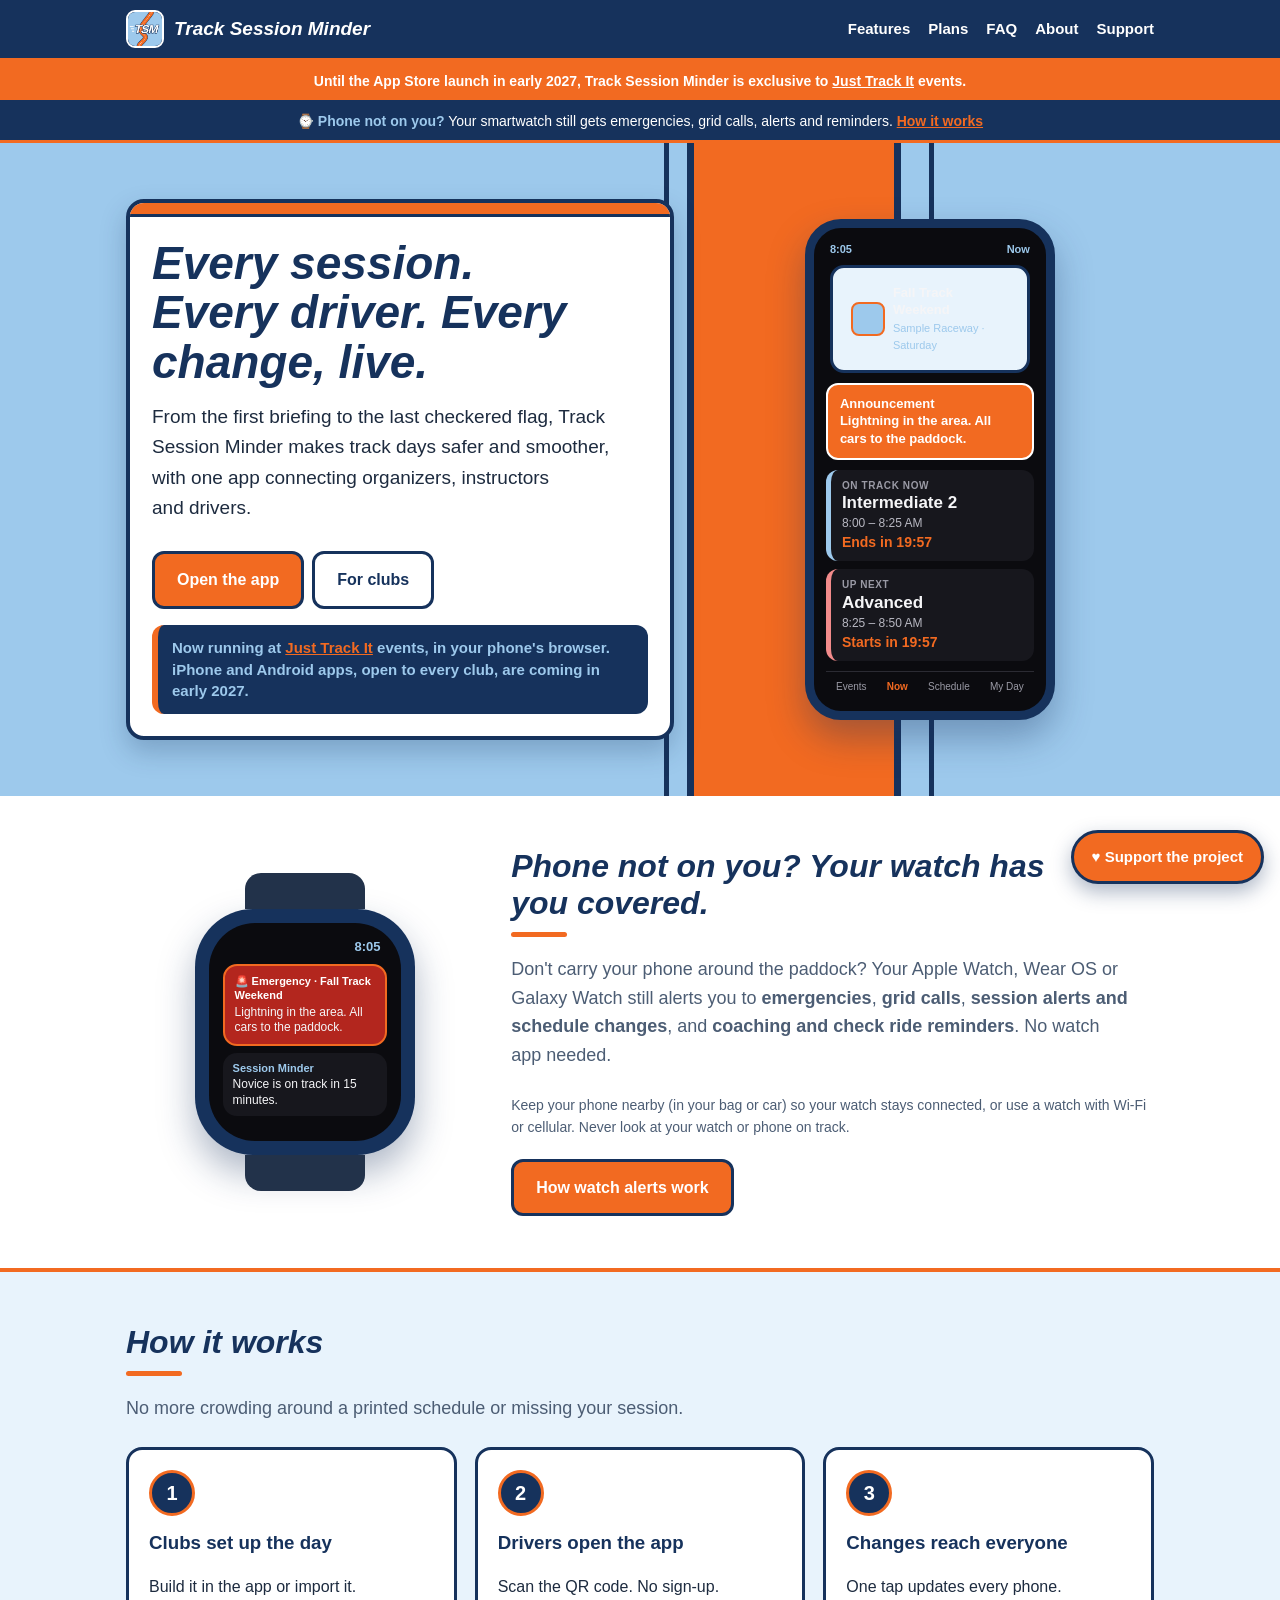
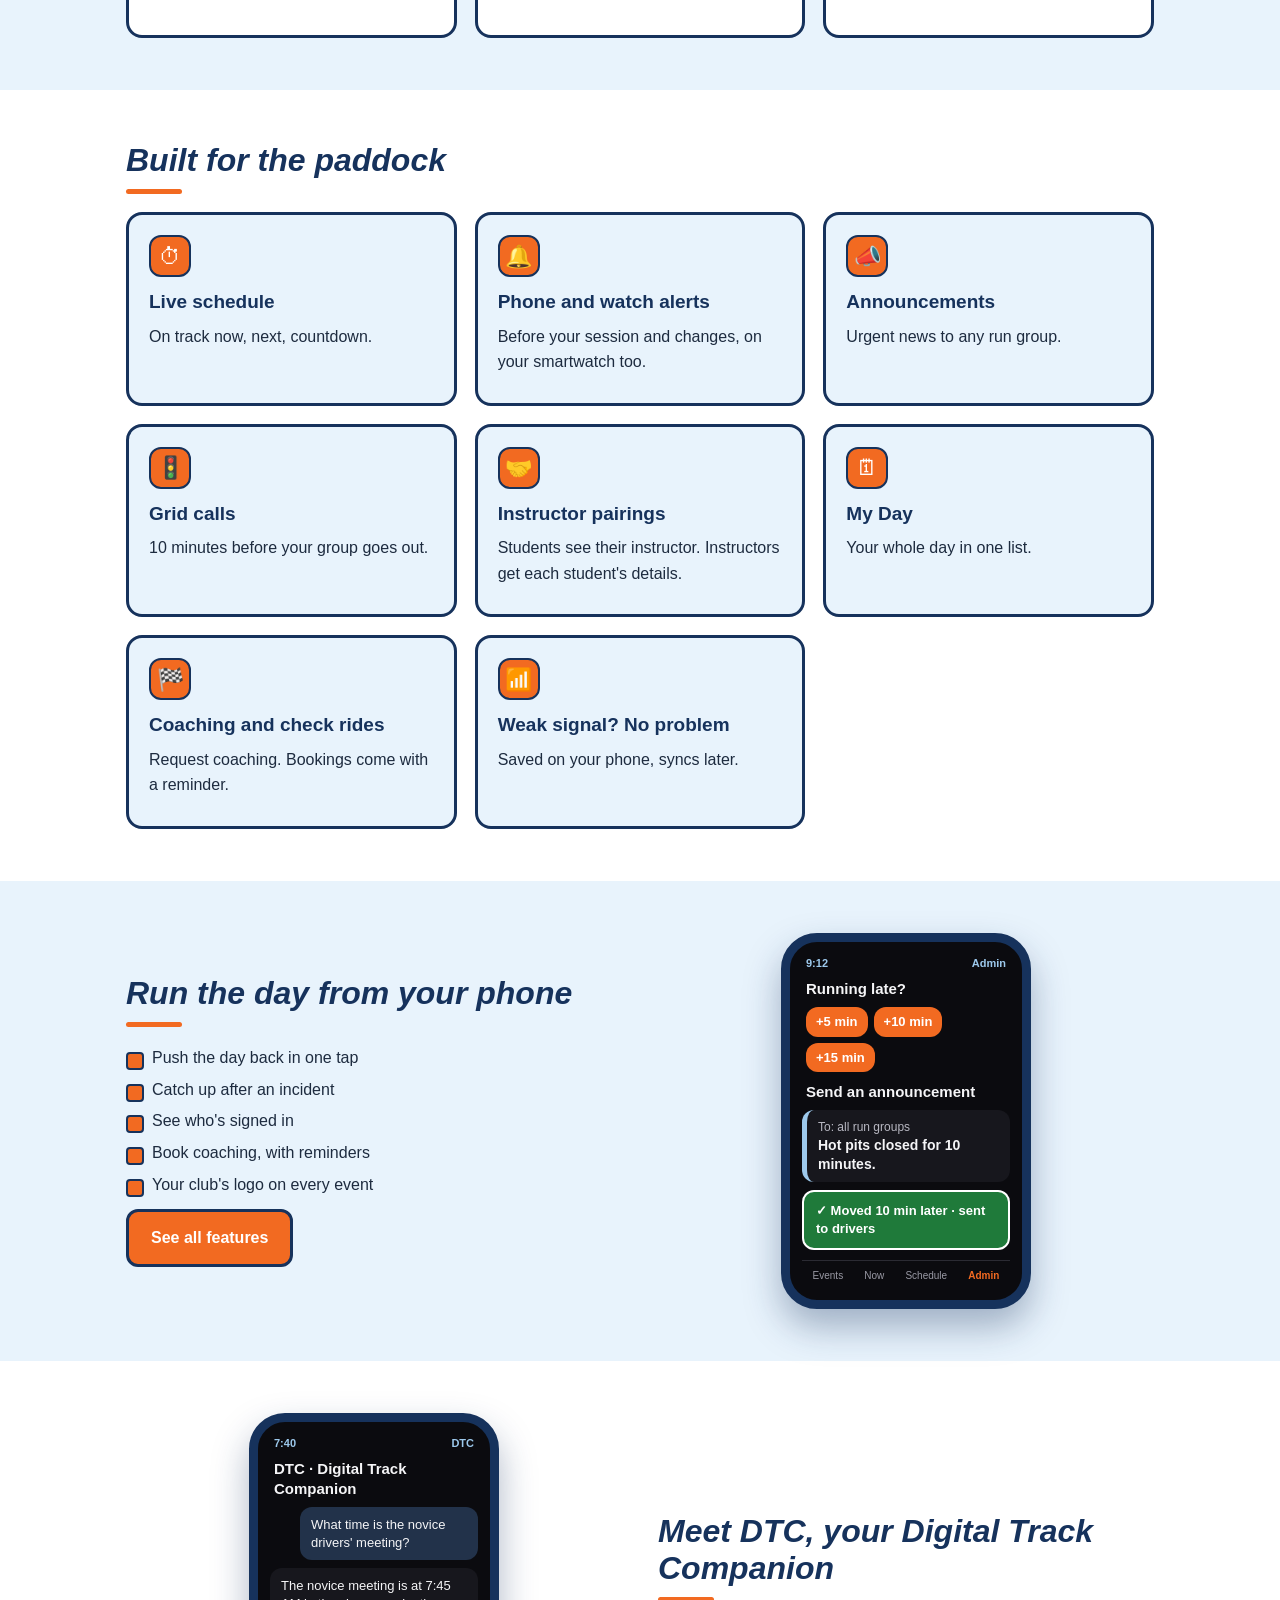
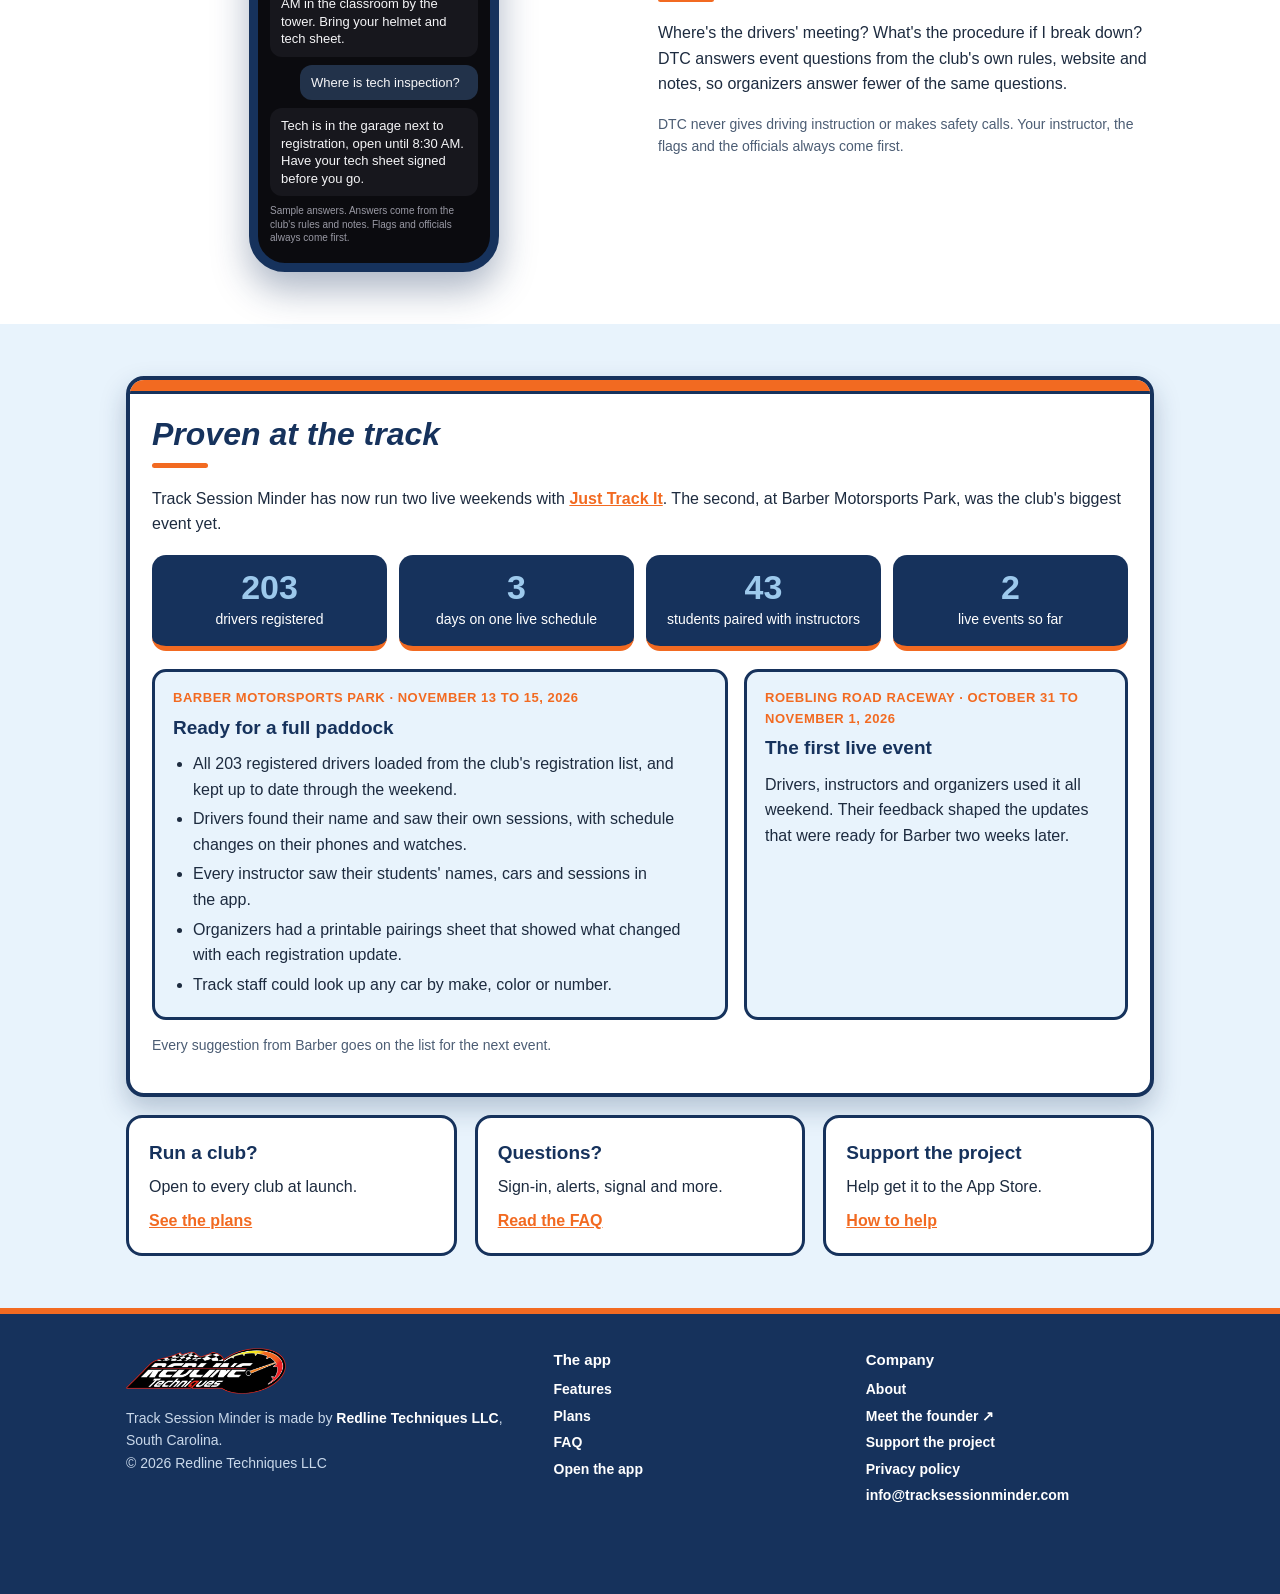
==== index.html @ bd9c25ca "Proven at the track: add Barber results (203 drivers, pairings, staff lookup) Co-Authored-By: Claude" ====
<!DOCTYPE html>
<html lang="en"><head><meta charset="utf-8"><meta name="viewport" content="width=device-width,initial-scale=1">
<title>Track Session Minder | Live Track Day &amp; HPDE Schedule App</title><meta name="description" content="The live schedule app for HPDE and track day events. Session alerts, grid calls, announcements and coaching, connecting organizers, instructors and drivers.">
<link rel="canonical" href="https://tracksessionminder.com/"><meta name="theme-color" content="#16325C">
<meta property="og:type" content="website"><meta property="og:site_name" content="Track Session Minder"><meta property="og:url" content="https://tracksessionminder.com/">
<meta property="og:title" content="Track Session Minder | Live Track Day &amp; HPDE Schedule App"><meta property="og:description" content="The live schedule app for HPDE and track day events. Session alerts, grid calls, announcements and coaching, connecting organizers, instructors and drivers.">
<meta property="og:image" content="https://tracksessionminder.com/img/og-image.png"><meta property="og:image:width" content="1200"><meta property="og:image:height" content="630"><meta property="og:image:alt" content="Track Session Minder, the live track day schedule app"><meta property="og:locale" content="en_US">
<meta name="twitter:card" content="summary_large_image"><meta name="twitter:title" content="Track Session Minder | Live Track Day &amp; HPDE Schedule App"><meta name="twitter:description" content="The live schedule app for HPDE and track day events. Session alerts, grid calls, announcements and coaching, connecting organizers, instructors and drivers."><meta name="twitter:image" content="https://tracksessionminder.com/img/og-image.png">
<link rel="icon" href="img/apple-touch-icon.png"><link rel="apple-touch-icon" href="img/apple-touch-icon.png">
<script type="application/ld+json">
{
 "@context": "https://schema.org",
 "@graph": [
  {
   "@type": "Organization",
   "@id": "https://tracksessionminder.com/#org",
   "name": "Redline Techniques LLC",
   "url": "https://redlinetechniques.com/",
   "email": "info@tracksessionminder.com",
   "founder": {
    "@type": "Person",
    "name": "Kevin Camire",
    "url": "https://redlinetechniques.com/"
   },
   "address": {
    "@type": "PostalAddress",
    "addressRegion": "SC",
    "addressCountry": "US"
   }
  },
  {
   "@type": "WebSite",
   "@id": "https://tracksessionminder.com/#site",
   "url": "https://tracksessionminder.com/",
   "name": "Track Session Minder",
   "publisher": {
    "@id": "https://tracksessionminder.com/#org"
   }
  },
  {
   "@type": "WebApplication",
   "@id": "https://tracksessionminder.com/#app",
   "name": "Track Session Minder",
   "url": "https://tracksessionminder.com/",
   "applicationCategory": "SportsApplication",
   "operatingSystem": "Any (web browser); iOS and Android coming early 2027",
   "browserRequirements": "Requires a modern web browser",
   "description": "The live schedule app for HPDE and track day events. Session alerts, grid calls, announcements and coaching, connecting organizers, instructors and drivers.",
   "image": "https://tracksessionminder.com/img/tsm-logo.png",
   "publisher": {
    "@id": "https://tracksessionminder.com/#org"
   },
   "featureList": [
    "Live track day schedule",
    "Phone and smartwatch session alerts",
    "Grid calls",
    "Announcements to run groups",
    "Instructor pairings",
    "Coaching and check ride bookings",
    "Offline schedule with sync"
   ]
  },
  {
   "@type": "WebPage",
   "@id": "https://tracksessionminder.com/#page",
   "url": "https://tracksessionminder.com/",
   "name": "Track Session Minder | Live Track Day & HPDE Schedule App",
   "isPartOf": {
    "@id": "https://tracksessionminder.com/#site"
   }
  }
 ]
}
</script>
<link rel="stylesheet" href="style.css"></head><body>
<header class="top"><div class="wrap"><a class="brand" href="./"><img src="img/tsm-logo.png" alt="" width="38" height="38">Track Session Minder</a><nav><a href="features.html">Features</a><a href="plans.html">Plans</a><a href="faq.html">FAQ</a><a href="about.html">About</a><a href="support.html">Support</a></nav></div></header>
<div class="excl"><div class="wrap">Until the App Store launch in early 2027, Track Session Minder is exclusive to <a href="https://justtrackit.net">Just Track It</a> events.</div></div>
<div class="watchbar"><div class="wrap">⌚ <b>Phone not on you?</b> Your smartwatch still gets emergencies, grid calls, alerts and reminders. <a href="features.html#watch">How it works</a></div></div>

<div class="livery"><div class="wrap hero">
<div class="panel"><div class="in">
<h1>Every session. Every driver. Every change, live.</h1>
<p class="sub">From the first briefing to the last checkered flag, Track Session Minder makes track days safer and smoother, with one app connecting organizers, instructors and drivers.</p>
<a class="btn" href="https://kpctoy-png.github.io/Track-Session-Minder-App/">Open the app</a><a class="btn alt" href="plans.html">For clubs</a>
<p class="excl-note">Now running at <a href="https://justtrackit.net">Just Track It</a> events, in your phone's browser. iPhone and Android apps, open to every club, are coming in early 2027.</p>
</div></div>
<div class="phones"><div class="phone"><div class="bar"><span>8:05</span><span>Now</span></div>
<div class="ev"><div class="logo"></div><div><b>Fall Track Weekend</b><small>Sample Raceway · Saturday</small></div></div>
<div class="alert"><b>Announcement</b>Lightning in the area. All cars to the paddock.</div>
<div class="mc g4"><div class="k">ON TRACK NOW</div><div class="n">Intermediate 2</div><div class="t">8:00 – 8:25 AM</div><div class="c">Ends in 19:57</div></div>
<div class="mc g3"><div class="k">UP NEXT</div><div class="n">Advanced</div><div class="t">8:25 – 8:50 AM</div><div class="c">Starts in 19:57</div></div>
<div class="tabs"><span>Events</span><span class="on">Now</span><span>Schedule</span><span>My Day</span></div></div></div>
</div></div>

<section class="watchcall"><div class="wrap split wide rev">
<div class="phones"><div class="watch"><div class="face">
<div class="wt">8:05</div>
<div class="wn emg"><b>🚨 Emergency · Fall Track Weekend</b>Lightning in the area. All cars to the paddock.</div>
<div class="wn"><b>Session Minder</b>Novice is on track in 15 minutes.</div>
</div></div></div>
<div><h2 class="title">Phone not on you? Your watch has you covered.</h2><div class="rule"></div>
<p class="lead">Don't carry your phone around the paddock? Your Apple Watch, Wear OS or Galaxy Watch still alerts you to <b>emergencies</b>, <b>grid calls</b>, <b>session alerts and schedule changes</b>, and <b>coaching and check ride reminders</b>. No watch app needed.</p>
<p class="note">Keep your phone nearby (in your bag or car) so your watch stays connected, or use a watch with Wi-Fi or cellular. Never look at your watch or phone on track.</p>
<a class="btn" href="features.html#watch">How watch alerts work</a></div>
</div></section>

<section><div class="wrap">
<h2 class="title">How it works</h2><div class="rule"></div>
<p class="lead">No more crowding around a printed schedule or missing your session.</p>
<div class="steps">
<div class="step"><h3>Clubs set up the day</h3><p>Build it in the app or import it.</p></div>
<div class="step"><h3>Drivers open the app</h3><p>Scan the QR code. No sign-up.</p></div>
<div class="step"><h3>Changes reach everyone</h3><p>One tap updates every phone.</p></div>
</div></div></section>

<section class="alt"><div class="wrap">
<h2 class="title">Built for the paddock</h2><div class="rule"></div>
<div class="grid">
<div class="card"><div class="ico">⏱</div><h3>Live schedule</h3><p>On track now, next, countdown.</p></div>
<div class="card"><div class="ico">🔔</div><h3>Phone and watch alerts</h3><p>Before your session and changes, on your smartwatch too.</p></div>
<div class="card"><div class="ico">📣</div><h3>Announcements</h3><p>Urgent news to any run group.</p></div>
<div class="card"><div class="ico">🚦</div><h3>Grid calls</h3><p>10 minutes before your group goes out.</p></div>
<div class="card"><div class="ico">🤝</div><h3>Instructor pairings</h3><p>Students see their instructor. Instructors get each student's details.</p></div>
<div class="card"><div class="ico">🗓</div><h3>My Day</h3><p>Your whole day in one list.</p></div>
<div class="card"><div class="ico">🏁</div><h3>Coaching and check rides</h3><p>Request coaching. Bookings come with a reminder.</p></div>
<div class="card"><div class="ico">📶</div><h3>Weak signal? No problem</h3><p>Saved on your phone, syncs later.</p></div>
</div></div></section>

<section><div class="wrap split">
<div><h2 class="title">Run the day from your phone</h2><div class="rule"></div>
<ul class="ticks">
<li>Push the day back in one tap</li>
<li>Catch up after an incident</li>
<li>See who's signed in</li>
<li>Book coaching, with reminders</li>
<li>Your club's logo on every event</li>
</ul>
<a class="btn" href="features.html">See all features</a></div>
<div class="phones"><div class="phone"><div class="bar"><span>9:12</span><span>Admin</span></div>
<div class="tt">Running late?</div>
<div style="display:flex;flex-wrap:wrap;gap:6px;margin:0 4px 10px">
<span class="mc" style="border:0;background:#F26A21;color:#fff;font-weight:800;margin:0;padding:6px 10px">+5 min</span><span class="mc" style="border:0;background:#F26A21;color:#fff;font-weight:800;margin:0;padding:6px 10px">+10 min</span><span class="mc" style="border:0;background:#F26A21;color:#fff;font-weight:800;margin:0;padding:6px 10px">+15 min</span></div>
<div class="tt">Send an announcement</div>
<div class="mc"><div class="t">To: all run groups</div><div class="n" style="font-size:14px">Hot pits closed for 10 minutes.</div></div>
<div class="alert" style="background:#1F7A3A">✓ Moved 10 min later · sent to drivers</div>
<div class="tabs"><span>Events</span><span>Now</span><span>Schedule</span><span class="on">Admin</span></div></div></div>
</div></section>

<section class="alt"><div class="wrap split">
<div class="phones"><div class="phone"><div class="bar"><span>7:40</span><span>DTC</span></div>
<div class="tt">DTC · Digital Track Companion</div>
<div class="chat me">What time is the novice drivers' meeting?</div>
<div class="chat">The novice meeting is at 7:45 AM in the classroom by the tower. Bring your helmet and tech sheet.</div>
<div class="chat me">Where is tech inspection?</div>
<div class="chat">Tech is in the garage next to registration, open until 8:30 AM. Have your tech sheet signed before you go.</div>
<div class="note" style="color:#9A9AA5;font-size:10px;margin-top:6px">Sample answers. Answers come from the club's rules and notes. Flags and officials always come first.</div></div></div>
<div><h2 class="title">Meet DTC, your Digital Track Companion</h2><div class="rule"></div>
<p>Where's the drivers' meeting? What's the procedure if I break down? DTC answers event questions from the club's own rules, website and notes, so organizers answer fewer of the same questions.</p>
<p class="note">DTC never gives driving instruction or makes safety calls. Your instructor, the flags and the officials always come first.</p></div>
</div></section>

<section><div class="wrap">
<div class="panel"><div class="in">
<h2 class="title">Proven at the track</h2><div class="rule"></div>
<p>Track Session Minder has now run two live weekends with <a href="https://justtrackit.net">Just Track It</a>. The second, at Barber Motorsports Park, was the club's biggest event yet.</p>
<div class="stats">
<div class="stat"><b>203</b><span>drivers registered</span></div>
<div class="stat"><b>3</b><span>days on one live schedule</span></div>
<div class="stat"><b>43</b><span>students paired with instructors</span></div>
<div class="stat"><b>2</b><span>live events so far</span></div>
</div>
<div class="events">
<div class="ev"><div class="when">Barber Motorsports Park · November 13 to 15, 2026</div>
<h3>Ready for a full paddock</h3>
<ul class="did">
<li>All 203 registered drivers loaded from the club's registration list, and kept up to date through the weekend.</li>
<li>Drivers found their name and saw their own sessions, with schedule changes on their phones and watches.</li>
<li>Every instructor saw their students' names, cars and sessions in the app.</li>
<li>Organizers had a printable pairings sheet that showed what changed with each registration update.</li>
<li>Track staff could look up any car by make, color or number.</li>
</ul></div>
<div class="ev"><div class="when">Roebling Road Raceway · October 31 to November 1, 2026</div>
<h3>The first live event</h3>
<p>Drivers, instructors and organizers used it all weekend. Their feedback shaped the updates that were ready for Barber two weeks later.</p></div>
</div>
<p class="note">Every suggestion from Barber goes on the list for the next event.</p>
</div></div>
<div class="grid" style="margin-top:18px">
<div class="card"><h3>Run a club?</h3><p>Open to every club at launch.</p><a href="plans.html">See the plans</a></div>
<div class="card"><h3>Questions?</h3><p>Sign-in, alerts, signal and more.</p><a href="faq.html">Read the FAQ</a></div>
<div class="card"><h3>Support the project</h3><p>Help get it to the App Store.</p><a href="support.html">How to help</a></div>
</div></div></section>

<footer><div class="wrap">
<div><a href="https://redlinetechniques.com/" aria-label="Redline Techniques website" style="display:inline-block;margin:0"><img src="img/redline-techniques-logo.png" alt="Redline Techniques" width="300" height="86" loading="lazy" decoding="async"></a><div>Track Session Minder is made by <a href="https://redlinetechniques.com/" style="display:inline;margin:0">Redline Techniques LLC</a>, South Carolina.</div><div>© 2026 Redline Techniques LLC</div></div>
<div><h4>The app</h4><a href="features.html">Features</a><a href="plans.html">Plans</a><a href="faq.html">FAQ</a><a href="https://kpctoy-png.github.io/Track-Session-Minder-App/">Open the app</a></div>
<div><h4>Company</h4><a href="about.html">About</a><a href="https://redlinetechniques.com/">Meet the founder ↗</a><a href="support.html">Support the project</a><a href="privacy.html">Privacy policy</a><a href="mailto:info@tracksessionminder.com">info@tracksessionminder.com</a></div>
</div></footer>
<a class="float-support" href="https://ko-fi.com/tracksessionminder" target="_blank" rel="noopener">♥ Support the project</a>
</body></html>
---- style.css ----
:root{--blue:#9DC9EC;--blue-soft:#E8F3FC;--orange:#F26A21;--navy:#16325C;--ink:#1D2B3F;--muted:#4C5D74;--white:#fff;--app:#0B0B0F;--appcard:#17171D}
*{box-sizing:border-box}
html{scroll-behavior:smooth}
body{margin:0;background:var(--blue-soft);color:var(--ink);font:16px/1.6 -apple-system,BlinkMacSystemFont,"Segoe UI",Roboto,sans-serif}
a{color:var(--orange);font-weight:600}
img{max-width:100%;height:auto}
.wrap{max-width:1060px;margin:0 auto;padding:0 16px}
/* header */
.top{background:var(--navy);position:sticky;top:0;z-index:10;border-bottom:4px solid var(--orange)}
.top .wrap{display:flex;align-items:center;justify-content:space-between;gap:12px;flex-wrap:wrap;padding-top:10px;padding-bottom:10px}
.brand{display:flex;align-items:center;gap:10px;color:#fff;text-decoration:none;font-weight:900;font-style:italic;font-size:19px}
.brand img{height:38px;width:38px;border-radius:9px;border:2px solid #fff}
nav{display:flex;flex-wrap:wrap;gap:4px 18px}
nav a{color:#fff;text-decoration:none;font-weight:700;font-size:15px}
nav a.on,nav a:hover{color:var(--orange)}
/* livery band: blue with navy-edged orange stripe */
.livery{position:relative;background:var(--blue);overflow:hidden}
.livery::before,.livery::after{content:"";position:absolute;top:0;bottom:0;left:62%;pointer-events:none}
.livery::before{width:200px;margin-left:-100px;background:var(--orange);box-shadow:0 0 0 7px var(--navy)}
.livery::after{width:260px;margin-left:-130px;border-left:5px solid var(--navy);border-right:5px solid var(--navy)}
.livery>.wrap{position:relative;z-index:1}
.hero{display:grid;grid-template-columns:1.1fr .9fr;gap:32px;align-items:center;padding:56px 16px}
.hero h1{font-size:46px;line-height:1.08;margin:0 0 14px;color:var(--navy);font-weight:900;font-style:italic}
.hero p.sub{font-size:19px;color:var(--ink);margin:0 0 22px;max-width:520px}
.panel{background:#fff;border:4px solid var(--navy);border-radius:18px;overflow:hidden;box-shadow:0 12px 26px rgba(22,50,92,.25)}
.panel::before{content:"";display:block;height:11px;background:var(--orange);border-bottom:3px solid var(--navy)}
.panel>.in{padding:22px}
.btn{display:inline-block;background:var(--orange);color:#fff;font-weight:800;text-decoration:none;padding:13px 22px;border-radius:12px;border:3px solid var(--navy);margin:6px 8px 0 0}
.btn.alt{background:#fff;color:var(--navy)}
.note{font-size:14px;color:var(--muted)}
/* sections */
section{padding:52px 0}
section.alt{background:#fff}
h2.title{font-size:32px;line-height:1.15;color:var(--navy);font-weight:900;font-style:italic;margin:0 0 6px}
.rule{width:56px;height:5px;border-radius:3px;background:var(--orange);margin:10px 0 18px}
p.lead{font-size:18px;color:var(--muted);max-width:700px;margin:0 0 24px}
.grid{display:grid;grid-template-columns:repeat(auto-fit,minmax(260px,1fr));gap:18px}
.card{background:#fff;border:3px solid var(--navy);border-radius:16px;padding:20px;overflow:hidden;position:relative}
section.alt .card{background:var(--blue-soft)}
.card h3{margin:0 0 6px;color:var(--navy);font-size:19px}
.card p{margin:0 0 8px}
.card .ico{display:inline-flex;align-items:center;justify-content:center;width:42px;height:42px;border-radius:12px;background:var(--orange);color:#fff;font-size:22px;margin-bottom:10px;border:2px solid var(--navy)}
ul.ticks{list-style:none;padding:0;margin:0}
ul.ticks li{padding-left:26px;position:relative;margin:6px 0}
ul.ticks li::before{content:"";position:absolute;left:0;top:7px;width:14px;height:14px;border-radius:4px;background:var(--orange);border:2px solid var(--navy)}
.steps{counter-reset:s;display:grid;grid-template-columns:repeat(auto-fit,minmax(240px,1fr));gap:18px}
.step{background:#fff;border:3px solid var(--navy);border-radius:16px;padding:20px 20px 20px 74px;position:relative}
.step::before{counter-increment:s;content:counter(s);position:absolute;left:18px;top:18px;width:40px;height:40px;border-radius:50%;background:var(--navy);color:#fff;font-weight:900;font-size:20px;display:flex;align-items:center;justify-content:center;border:3px solid var(--orange)}
.step h3{margin:0 0 4px;color:var(--navy)}
.split{display:grid;grid-template-columns:1fr 1fr;gap:36px;align-items:center}
/* phone mockups (the app itself is dark) */
.phones{display:flex;justify-content:center;gap:16px;flex-wrap:wrap}
.phone{width:250px;background:var(--app);border:9px solid var(--navy);border-radius:36px;padding:14px 12px 18px;color:#F5F5F7;box-shadow:0 18px 36px rgba(22,50,92,.35);font-size:13px;line-height:1.35}
.phone.tilt{transform:rotate(3deg)}
.phone .bar{display:flex;justify-content:space-between;font-weight:700;color:#9DC9EC;font-size:11px;margin:0 4px 8px}
.phone .tt{font-size:15px;font-weight:800;margin:0 4px 8px}
.phone .ev{display:flex;gap:8px;align-items:center;margin:0 4px 10px}
.phone .ev .logo{width:34px;height:34px;border-radius:8px;background:#9DC9EC;border:2px solid #F26A21;flex:none}
.phone .ev b{display:block;font-size:13px}
.phone .ev small{color:#9DC9EC;font-size:11px}
.phone .clock{font-size:30px;font-weight:900;margin:2px 4px 8px}
.mc{background:var(--appcard);border-radius:12px;padding:9px 11px;margin-bottom:8px;border-left:5px solid #9DC9EC}
.mc .k{font-size:10px;letter-spacing:.06em;color:#9A9AA5;font-weight:700}
.mc .n{font-size:17px;font-weight:800}
.mc .t{color:#B8B8C2;font-size:12px}
.mc .c{color:#F26A21;font-weight:800;font-size:14px;margin-top:2px}
.mc.now{outline:2px solid #F26A21}
.mc.g1{border-left-color:#7FD38B}.mc.g2{border-left-color:#F2D16B}.mc.g3{border-left-color:#F28B8B}.mc.g4{border-left-color:#9DC9EC}
.mc.dim{opacity:.45}
.alert{background:#F26A21;color:#fff;border-radius:12px;padding:10px 12px;margin-bottom:10px;font-weight:600;border:2px solid #fff}
.alert b{display:block;font-size:13px}
.tabs{display:flex;justify-content:space-around;border-top:1px solid #2B2B33;margin-top:10px;padding-top:8px;font-size:10px;color:#9A9AA5}
.tabs .on{color:#F26A21;font-weight:800}
.chat{background:var(--appcard);border-radius:12px;padding:9px 11px;margin-bottom:8px}
.chat.me{background:#22324A;margin-left:30px}
/* tables + faq */
table{width:100%;border-collapse:separate;border-spacing:0;background:#fff;border:3px solid var(--navy);border-radius:16px;overflow:hidden;font-size:15px}
th,td{padding:10px 12px;text-align:center;border-bottom:1px solid #D6E4F1}
th{background:var(--navy);color:#fff}
td:first-child,th:first-child{text-align:left}
tr:last-child td{border-bottom:0}
td.y{color:var(--orange);font-weight:900}
td.n{color:#A9B6C6}
.tablewrap{overflow-x:auto}
details{background:#fff;border:3px solid var(--navy);border-radius:14px;margin-bottom:12px;padding:0 18px}
summary{cursor:pointer;font-weight:800;color:var(--navy);padding:14px 0;list-style:none}
summary::after{content:"+";float:right;color:var(--orange);font-weight:900}
details[open] summary::after{content:"–"}
details p{margin:0 0 14px}
.pagehead{padding:44px 16px 36px}
.pagehead h1{font-size:40px;line-height:1.1;margin:0 0 10px;color:var(--navy);font-weight:900;font-style:italic}
.pagehead p{font-size:18px;max-width:640px;margin:0}
.pagehead .panel{max-width:720px}
/* footer */
footer{background:var(--navy);color:#C9D8EA;border-top:6px solid var(--orange);padding:34px 0;font-size:14px}
footer .wrap{display:grid;grid-template-columns:1.4fr 1fr 1fr;gap:24px}
footer a{color:#fff;font-weight:600;text-decoration:none;display:block;margin:4px 0}
footer h4{color:#fff;margin:0 0 6px;font-size:15px}
footer img{height:46px;width:auto;margin-bottom:6px}
@media(max-width:820px){.hero,.split{grid-template-columns:1fr}.hero h1{font-size:36px}.livery::before,.livery::after{left:80%}footer .wrap{grid-template-columns:1fr}}
@media(max-width:520px){.hero{padding:36px 16px}.hero h1{font-size:31px}h2.title{font-size:26px}.pagehead h1{font-size:30px}.phone{width:230px}.phone.tilt{transform:none}nav{gap:4px 14px}nav a{font-size:14px}}
.excl{background:var(--orange);color:#fff;font-weight:700;font-size:14px;text-align:center;border-bottom:3px solid var(--navy)}
.excl .wrap{padding-top:8px;padding-bottom:8px}
.excl a{color:#fff;text-decoration:underline}
p,li,h1,h2,h3{text-wrap:pretty}
.excl-note{margin:16px 0 0;background:var(--navy);color:var(--blue);font-weight:800;font-size:15px;line-height:1.45;padding:12px 14px;border-radius:12px;border-left:6px solid var(--orange)}
.excl-note a{color:var(--orange)}
.excl{font-weight:800}
.step{padding:20px}
.step::before{position:static;margin-bottom:12px}
.float-support{position:fixed;right:16px;bottom:16px;z-index:20;background:var(--orange);color:#fff;font-weight:800;text-decoration:none;padding:12px 18px;border-radius:999px;border:3px solid var(--navy);box-shadow:0 8px 20px rgba(22,50,92,.35);font-size:15px}
.float-support:hover{background:var(--navy);color:#fff;border-color:var(--orange)}
footer{padding-bottom:84px}
@media(max-width:520px){.float-support{right:12px;bottom:12px;padding:10px 14px;font-size:14px}}
.split.wide{grid-template-columns:1.8fr 1fr;gap:28px}
.split.wide.rev{grid-template-columns:1fr 1.8fr}
@media(max-width:820px){.split.wide,.split.wide.rev{grid-template-columns:1fr}}
.pagehead .panel{max-width:none}
/* smartwatch mockup */
.watch{width:220px;background:var(--navy);border-radius:58px;padding:14px;box-shadow:0 18px 36px rgba(22,50,92,.35);position:relative;margin:36px 0}
.watch::before,.watch::after{content:"";position:absolute;left:50%;width:120px;margin-left:-60px;height:36px;background:#22324A}
.watch::before{top:-36px;border-radius:16px 16px 0 0}
.watch::after{bottom:-36px;border-radius:0 0 16px 16px}
.watch .face{background:var(--app);border-radius:46px;padding:16px 14px 18px;color:#F5F5F7;font-size:12px;line-height:1.3}
.watch .wt{text-align:right;font-weight:800;color:#9DC9EC;font-size:13px;margin:0 6px 8px}
.watch .wn{background:var(--appcard);border-radius:14px;padding:8px 10px;margin-bottom:7px}
.watch .wn b{display:block;font-size:11px;color:#9DC9EC;margin-bottom:2px}
.watch .wn.emg{background:#B3261E;border:2px solid #F26A21}
.watch .wn.emg b{color:#fff}
/* "phone not on you?" watch callouts */
.watchbar{background:var(--navy);color:#fff;font-size:14px;text-align:center;border-bottom:3px solid var(--orange)}
.watchbar .wrap{padding-top:7px;padding-bottom:7px}
.watchbar b{color:var(--blue)}
.watchbar a{color:var(--orange);white-space:nowrap}
.callout{background:var(--navy);color:#fff;border-left:6px solid var(--orange);border-radius:12px;padding:12px 14px;margin:0 0 14px;font-size:16px}
.callout b{color:var(--blue);display:block}
section.watchcall{background:#fff;border-bottom:4px solid var(--orange)}
#watch{scroll-margin-top:70px}

/* founder card (about page) */
.founder-card{display:flex;gap:16px;align-items:center;background:#fff;border:2px solid var(--navy);border-left:8px solid var(--orange);border-radius:10px;padding:14px 16px;margin:18px 0}
.founder-card img{width:84px;height:84px;object-fit:cover;border-radius:50%;flex:none}
.founder-card a{font-weight:700}
.callout.prelim{background:#FFF4EC;color:var(--ink);border:2px solid var(--orange);border-left-width:6px}
.callout.prelim b{color:#B4470C}
.card .tag{display:inline-block;vertical-align:middle;font-size:11px;font-weight:800;letter-spacing:.03em;text-transform:uppercase;background:#FFF4EC;color:#B4470C;border:1.5px solid var(--orange);border-radius:999px;padding:1px 8px;margin-left:6px}
.card p.ex{background:var(--blue-soft);border-radius:10px;padding:10px 12px;font-size:15px;margin-top:10px}
section.alt .card p.ex{background:#fff}

/* Proven at the track */
.stats{display:grid;grid-template-columns:repeat(4,1fr);gap:12px;margin:18px 0}
.stat{background:var(--navy);color:#fff;border-radius:14px;padding:14px 12px;text-align:center;border-bottom:5px solid var(--orange)}
.stat b{display:block;font-size:34px;line-height:1.1;color:var(--blue)}
.stat span{font-size:14px}
.events{display:grid;grid-template-columns:3fr 2fr;gap:16px;margin-bottom:12px}
.ev{background:var(--blue-soft);border:3px solid var(--navy);border-radius:14px;padding:16px 18px}
.ev .when{font-size:13px;font-weight:700;color:var(--orange);text-transform:uppercase;letter-spacing:.04em}
.ev h3{margin:4px 0 8px;color:var(--navy);font-size:19px}
.ev p{margin:0}
.did{margin:0;padding-left:20px}.did li{margin:4px 0}
@media(max-width:820px){.events{grid-template-columns:1fr}.stats{grid-template-columns:repeat(2,1fr)}}
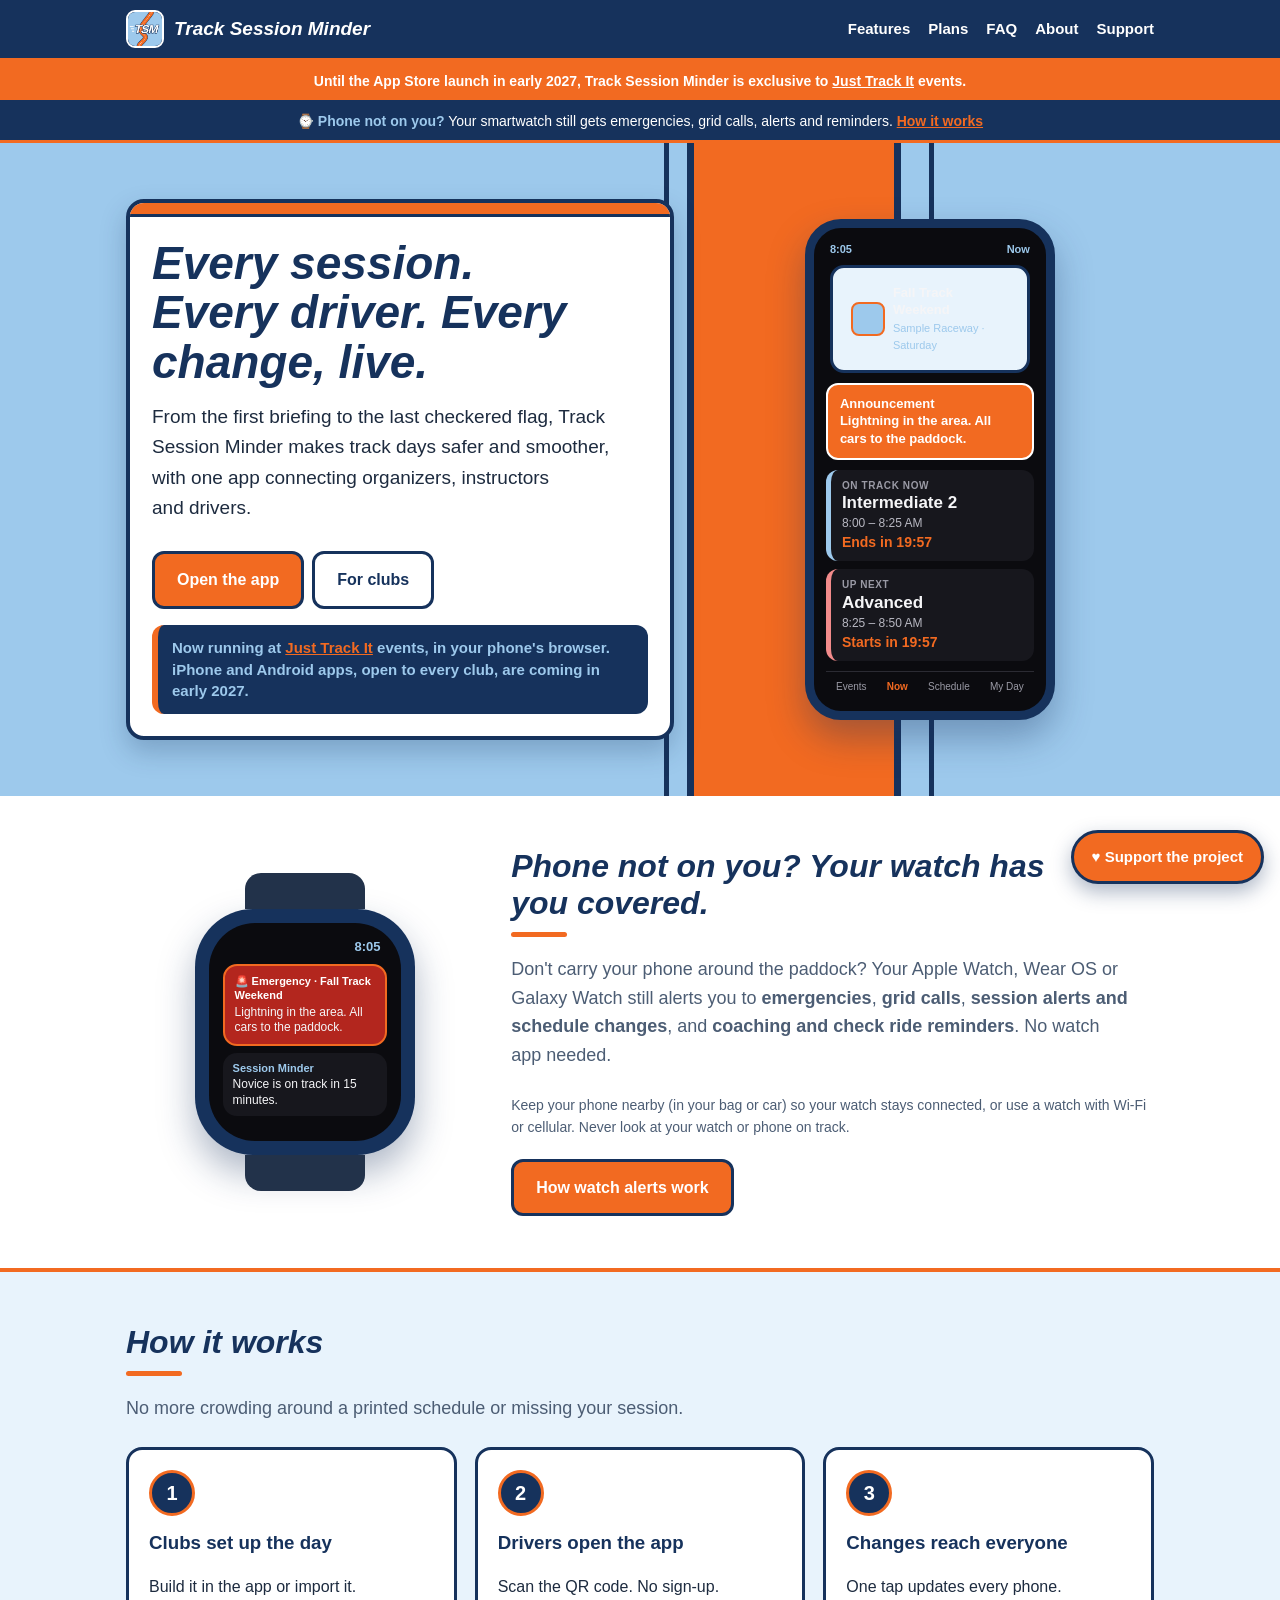
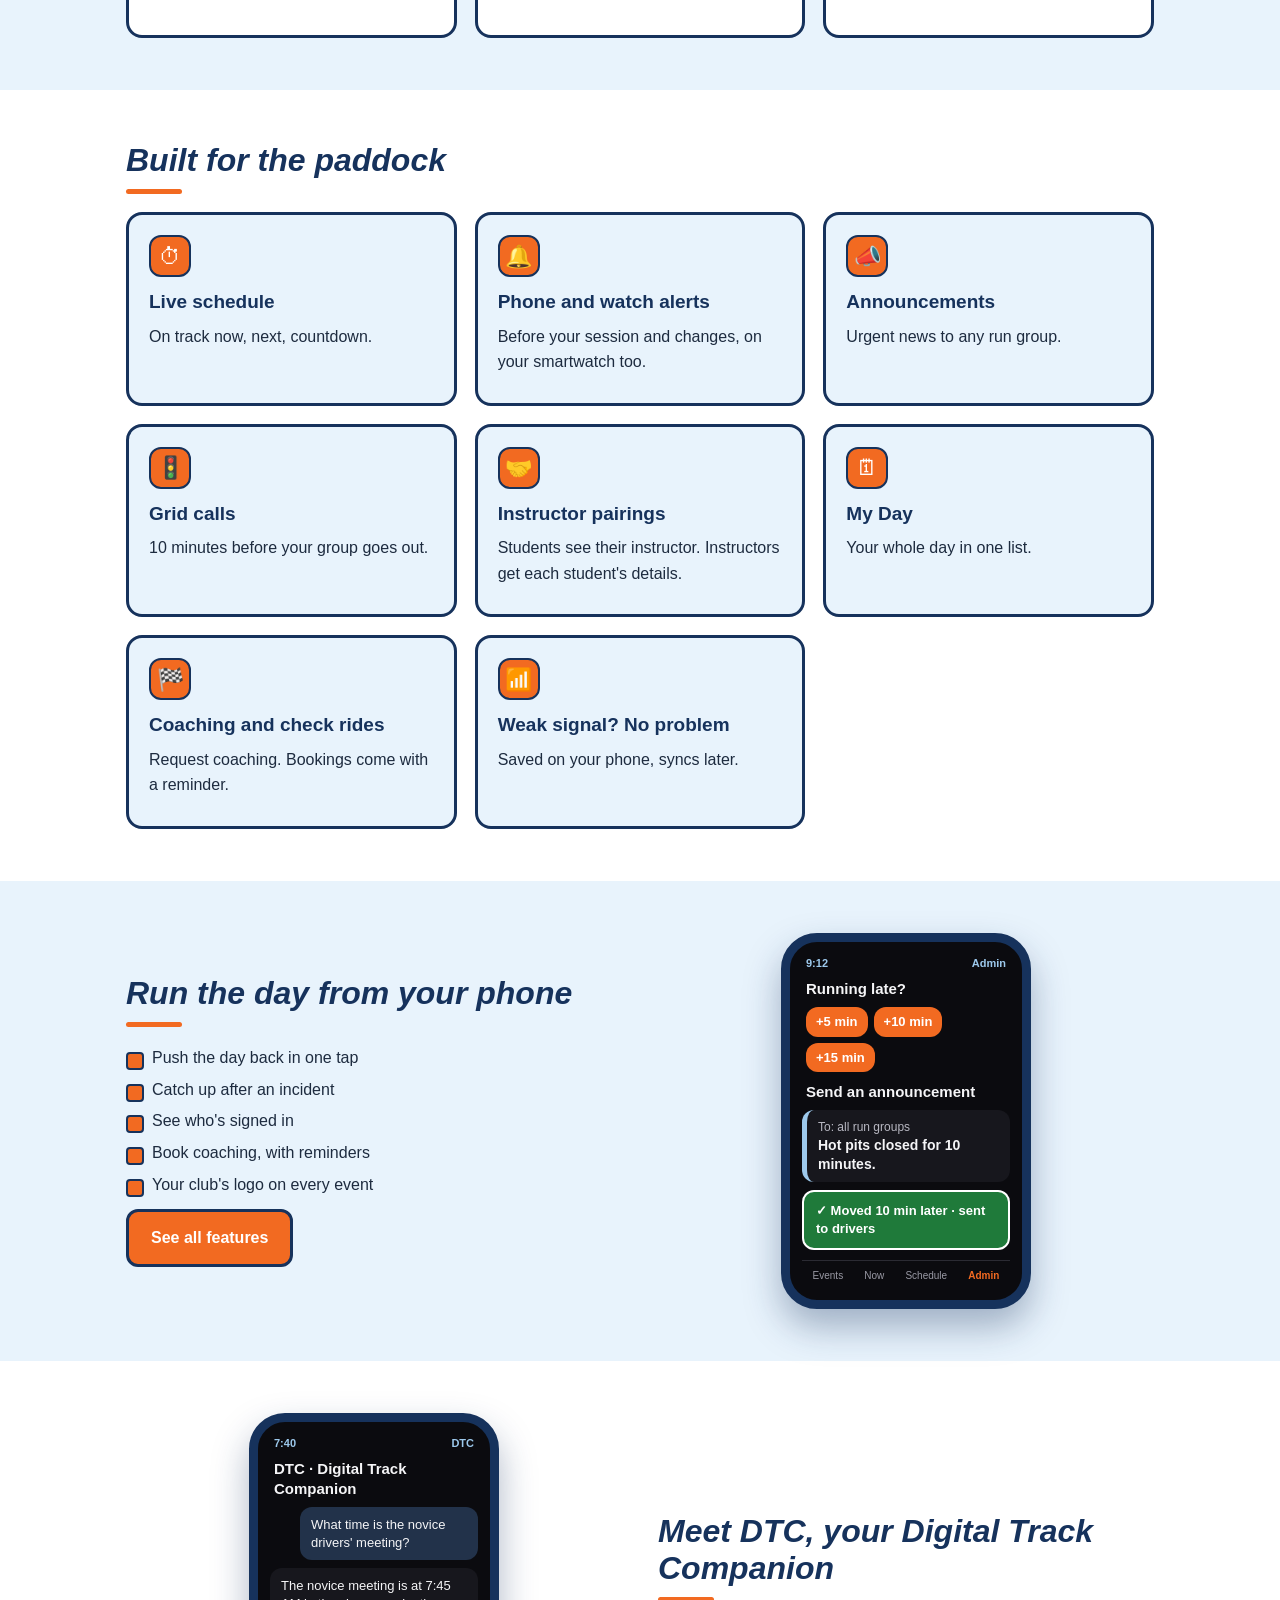
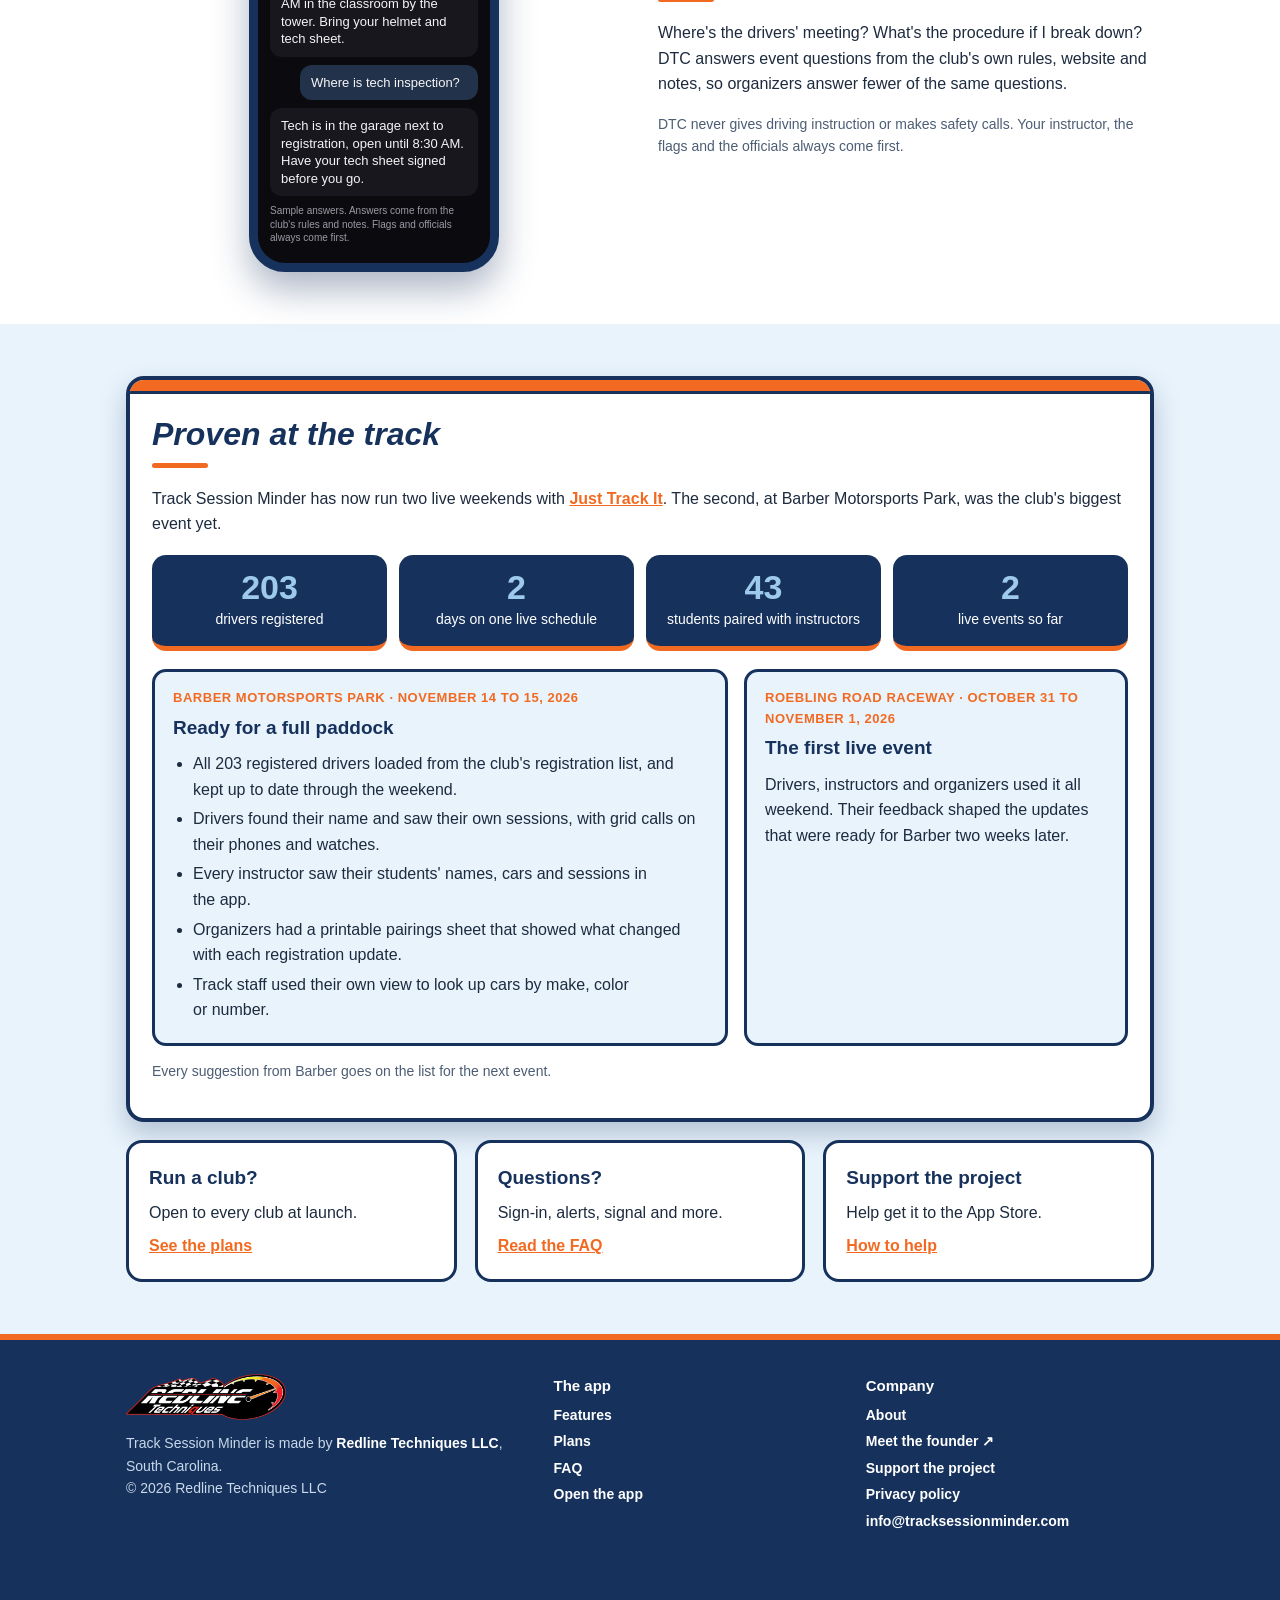
==== commit aa4c20b1: "Barber dates Nov 14-15, 2 days, grid calls, staff lookups Co-Authored-By: Claude Opus 5.5 <noreply@a" ====
--- a/index.html
+++ b/index.html
@@ -165,19 +165,19 @@
 <p>Track Session Minder has now run two live weekends with <a href="https://justtrackit.net">Just Track It</a>. The second, at Barber Motorsports Park, was the club's biggest event yet.</p>
 <div class="stats">
 <div class="stat"><b>203</b><span>drivers registered</span></div>
-<div class="stat"><b>3</b><span>days on one live schedule</span></div>
+<div class="stat"><b>2</b><span>days on one live schedule</span></div>
 <div class="stat"><b>43</b><span>students paired with instructors</span></div>
 <div class="stat"><b>2</b><span>live events so far</span></div>
 </div>
 <div class="events">
-<div class="ev"><div class="when">Barber Motorsports Park · November 13 to 15, 2026</div>
+<div class="ev"><div class="when">Barber Motorsports Park · November 14 to 15, 2026</div>
 <h3>Ready for a full paddock</h3>
 <ul class="did">
 <li>All 203 registered drivers loaded from the club's registration list, and kept up to date through the weekend.</li>
-<li>Drivers found their name and saw their own sessions, with schedule changes on their phones and watches.</li>
+<li>Drivers found their name and saw their own sessions, with grid calls on their phones and watches.</li>
 <li>Every instructor saw their students' names, cars and sessions in the app.</li>
 <li>Organizers had a printable pairings sheet that showed what changed with each registration update.</li>
-<li>Track staff could look up any car by make, color or number.</li>
+<li>Track staff used their own view to look up cars by make, color or number.</li>
 </ul></div>
 <div class="ev"><div class="when">Roebling Road Raceway · October 31 to November 1, 2026</div>
 <h3>The first live event</h3>
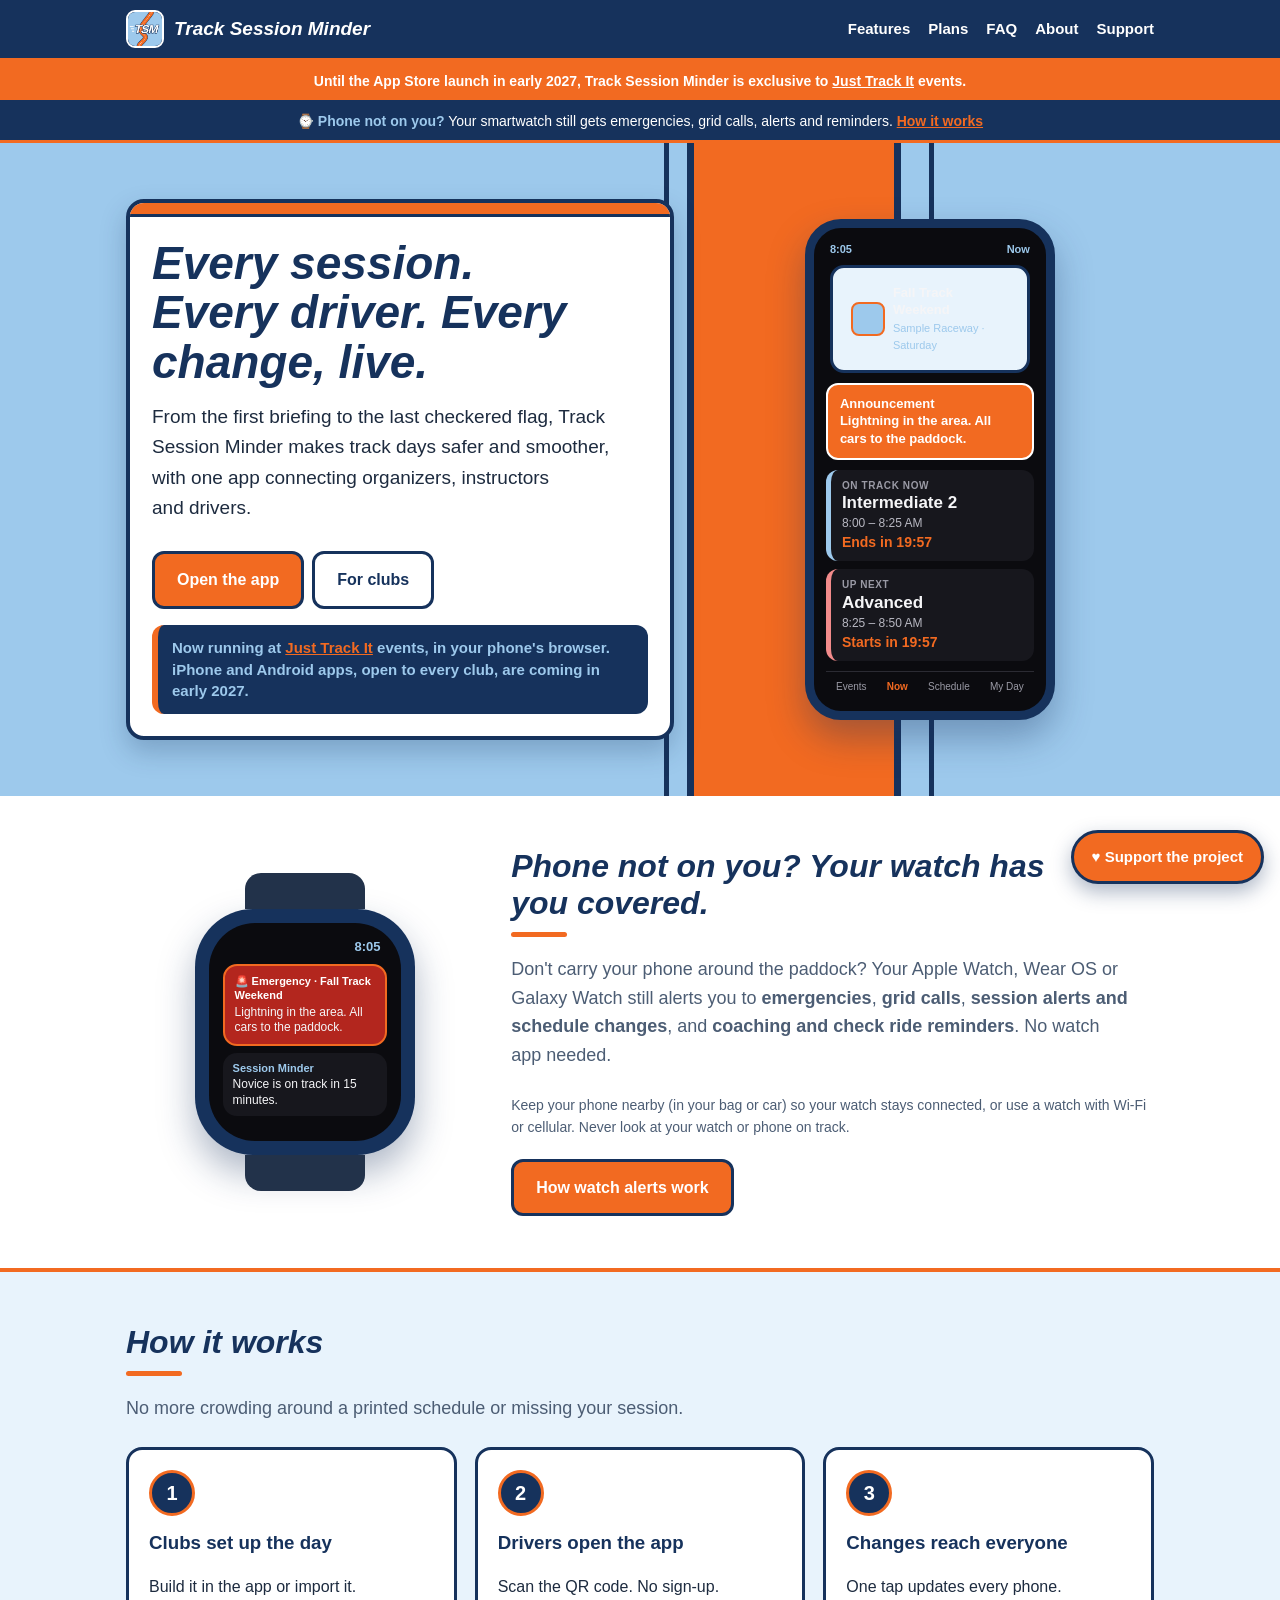
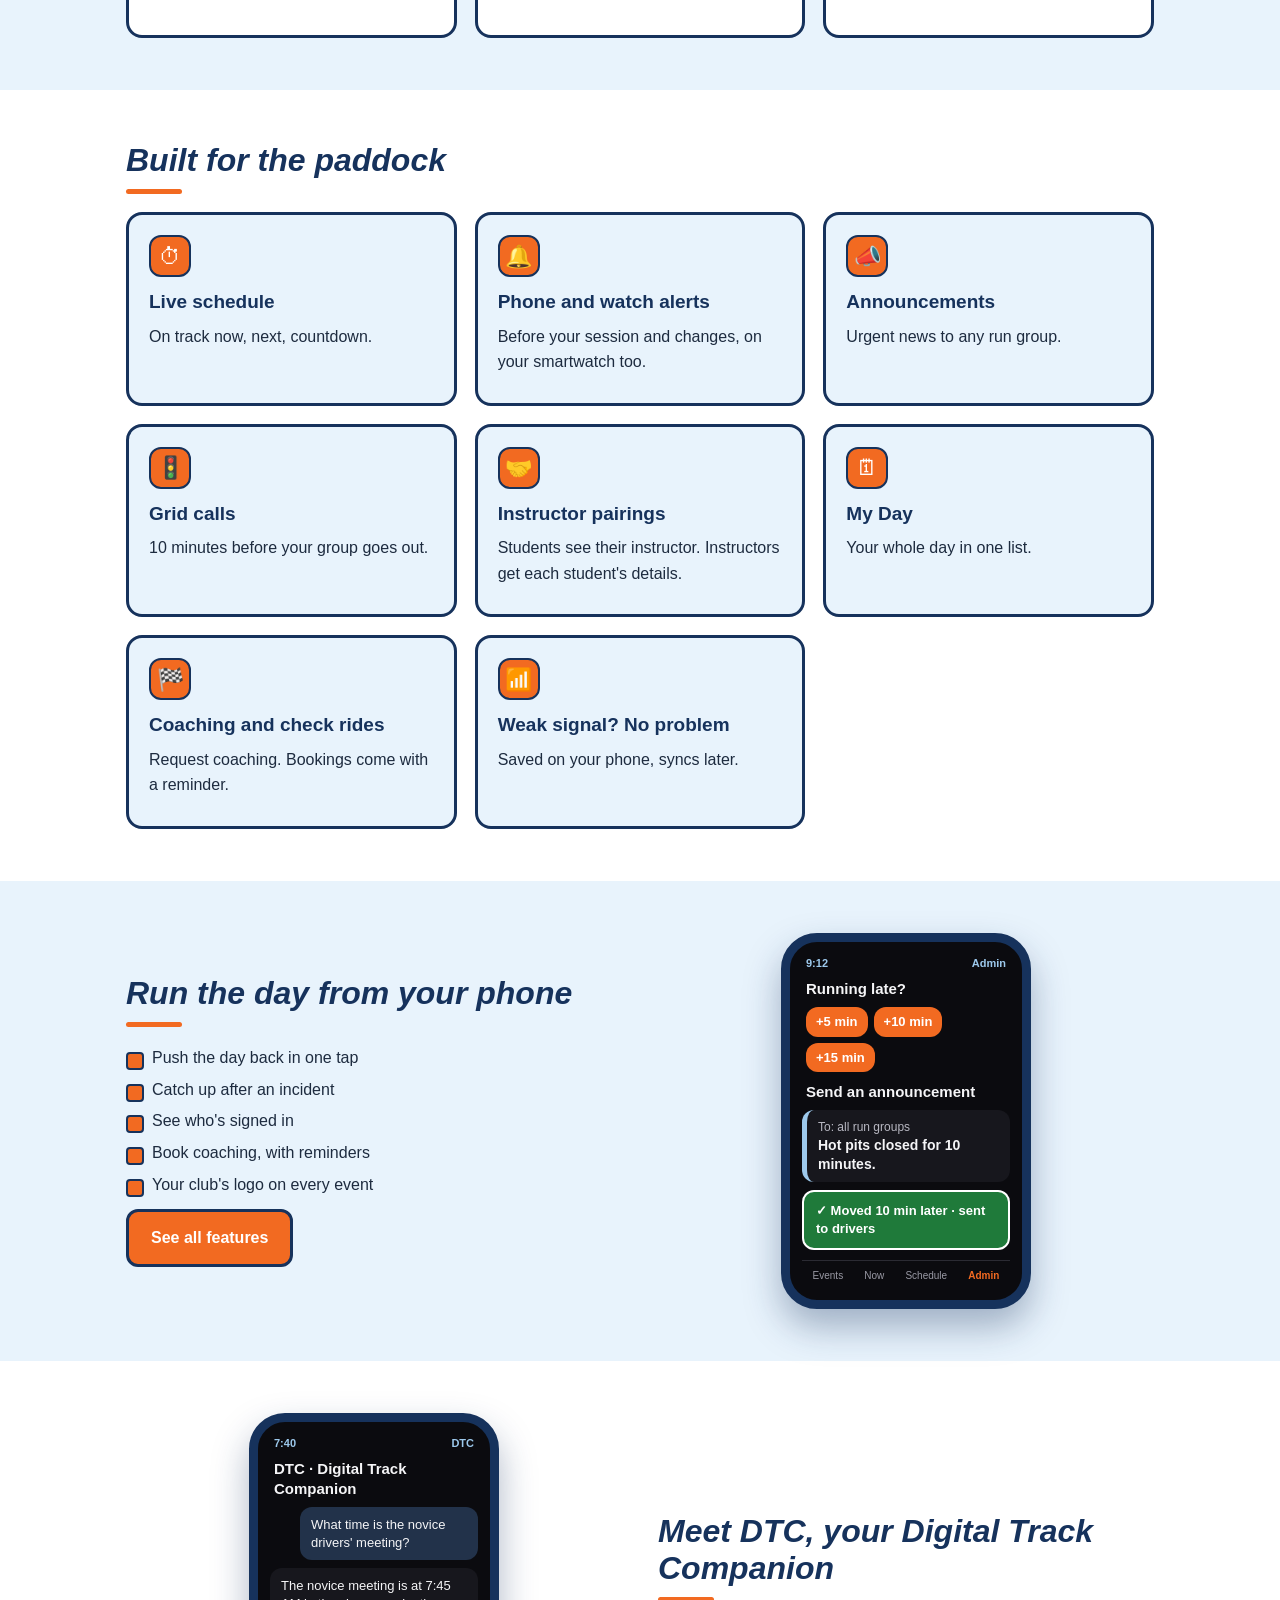
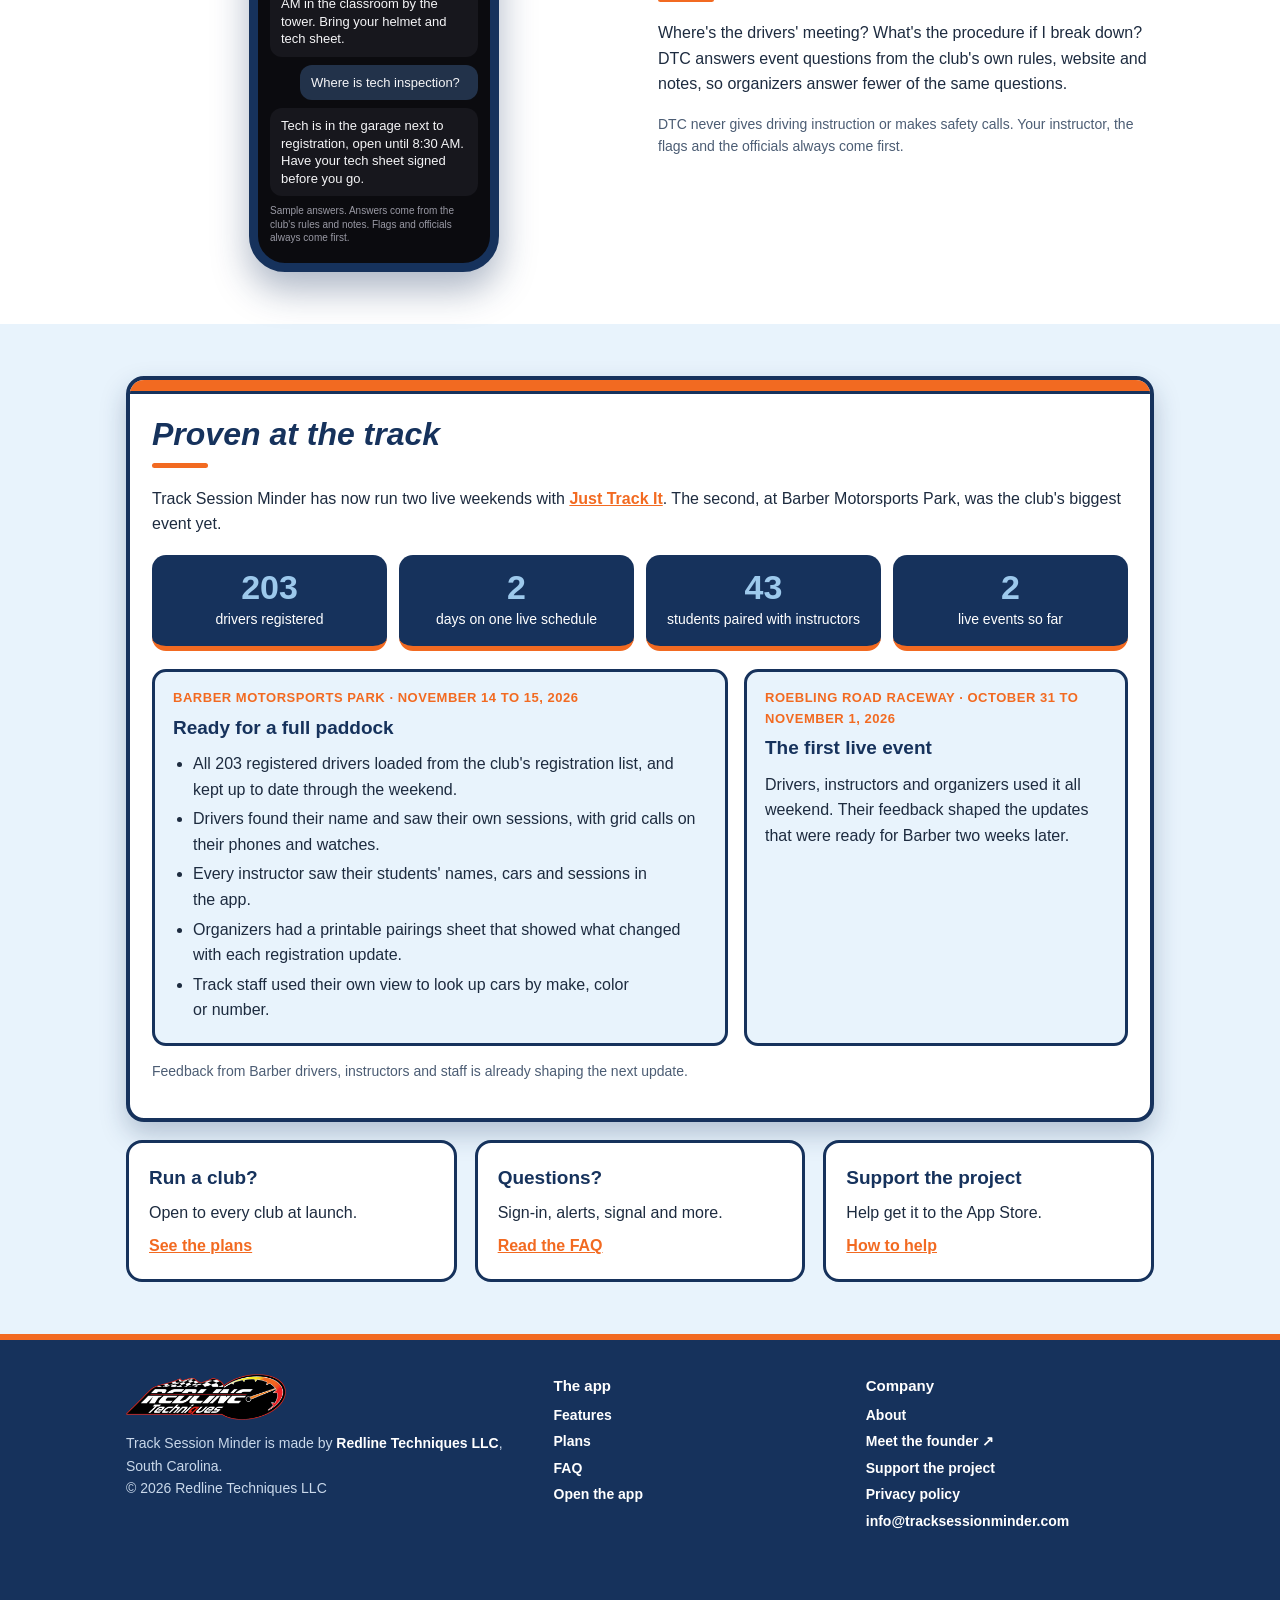
==== commit 3e6b1b66: "Clearer closing line under Proven at the track Co-Authored-By: Claude Opus 5.5 <noreply@anthropic.co" ====
--- a/index.html
+++ b/index.html
@@ -183,7 +183,7 @@
 <h3>The first live event</h3>
 <p>Drivers, instructors and organizers used it all weekend. Their feedback shaped the updates that were ready for Barber two weeks later.</p></div>
 </div>
-<p class="note">Every suggestion from Barber goes on the list for the next event.</p>
+<p class="note">Feedback from Barber drivers, instructors and staff is already shaping the next update.</p>
 </div></div>
 <div class="grid" style="margin-top:18px">
 <div class="card"><h3>Run a club?</h3><p>Open to every club at launch.</p><a href="plans.html">See the plans</a></div>
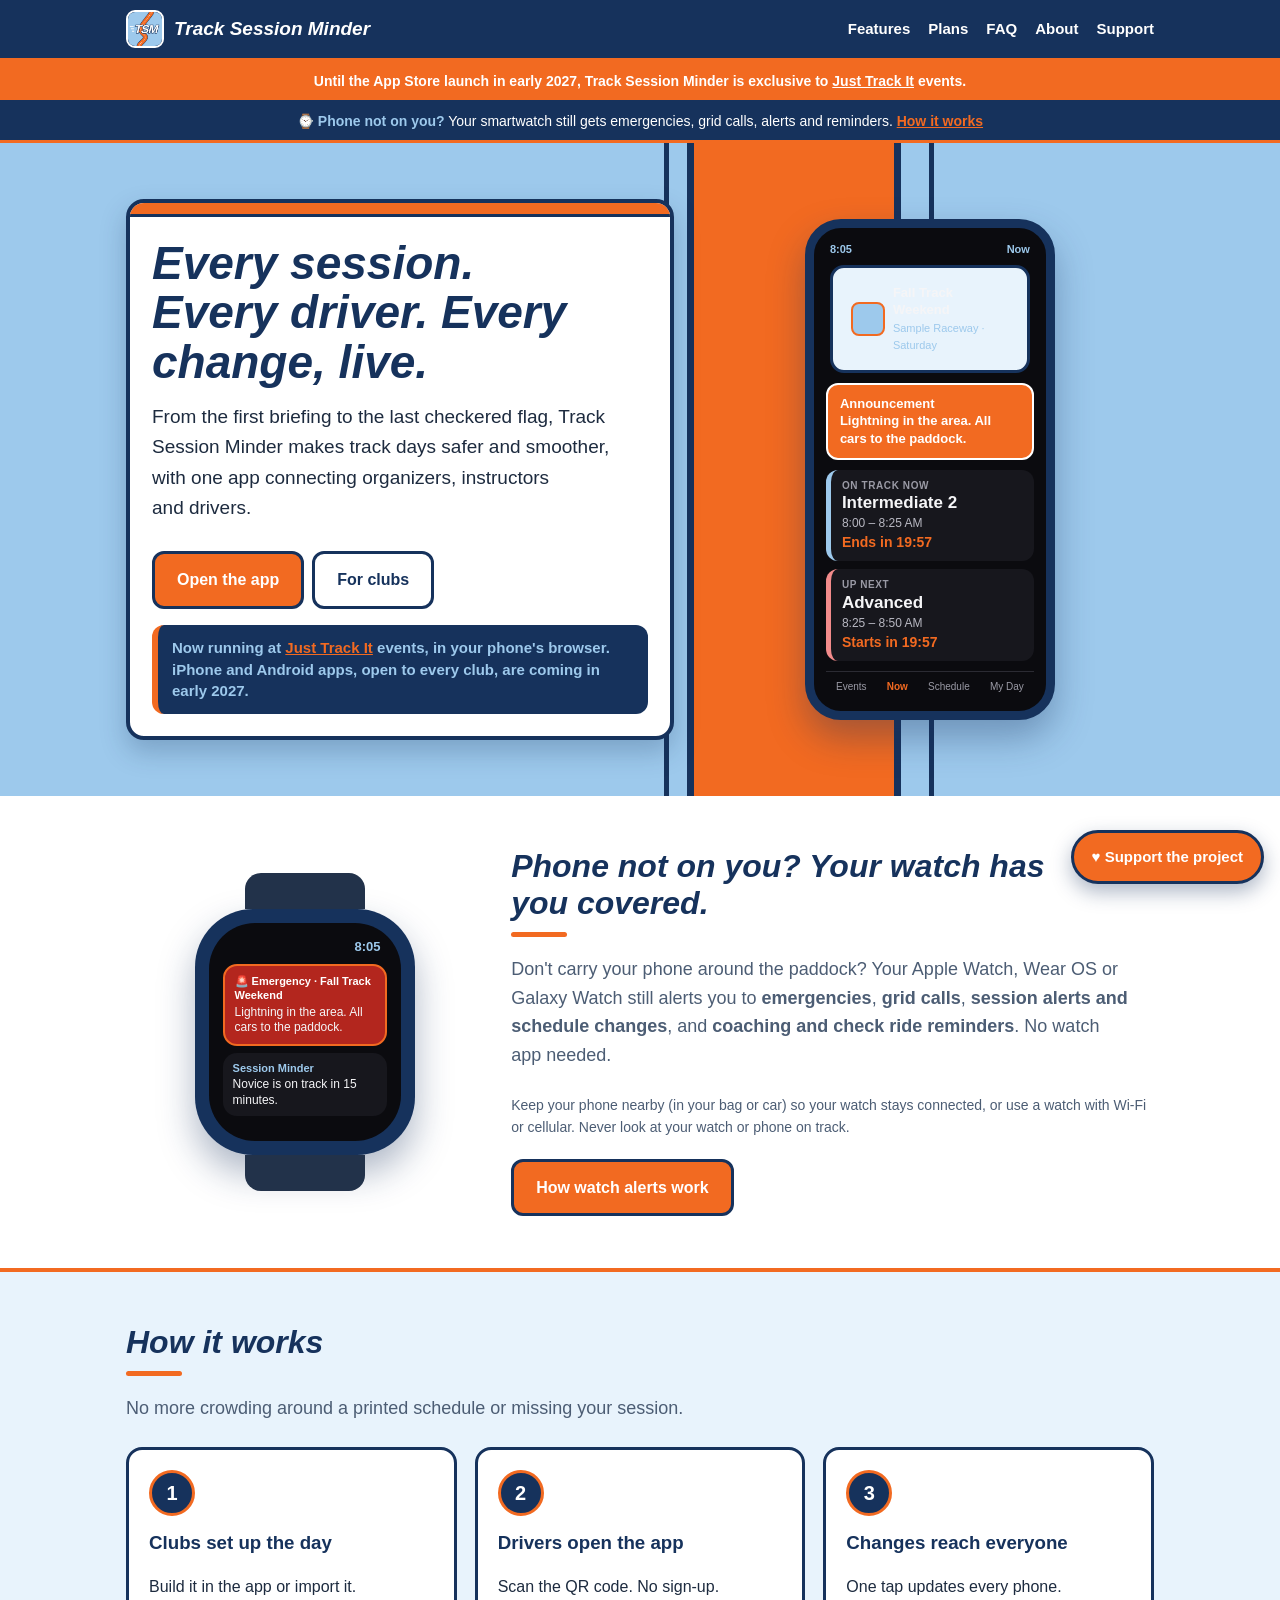
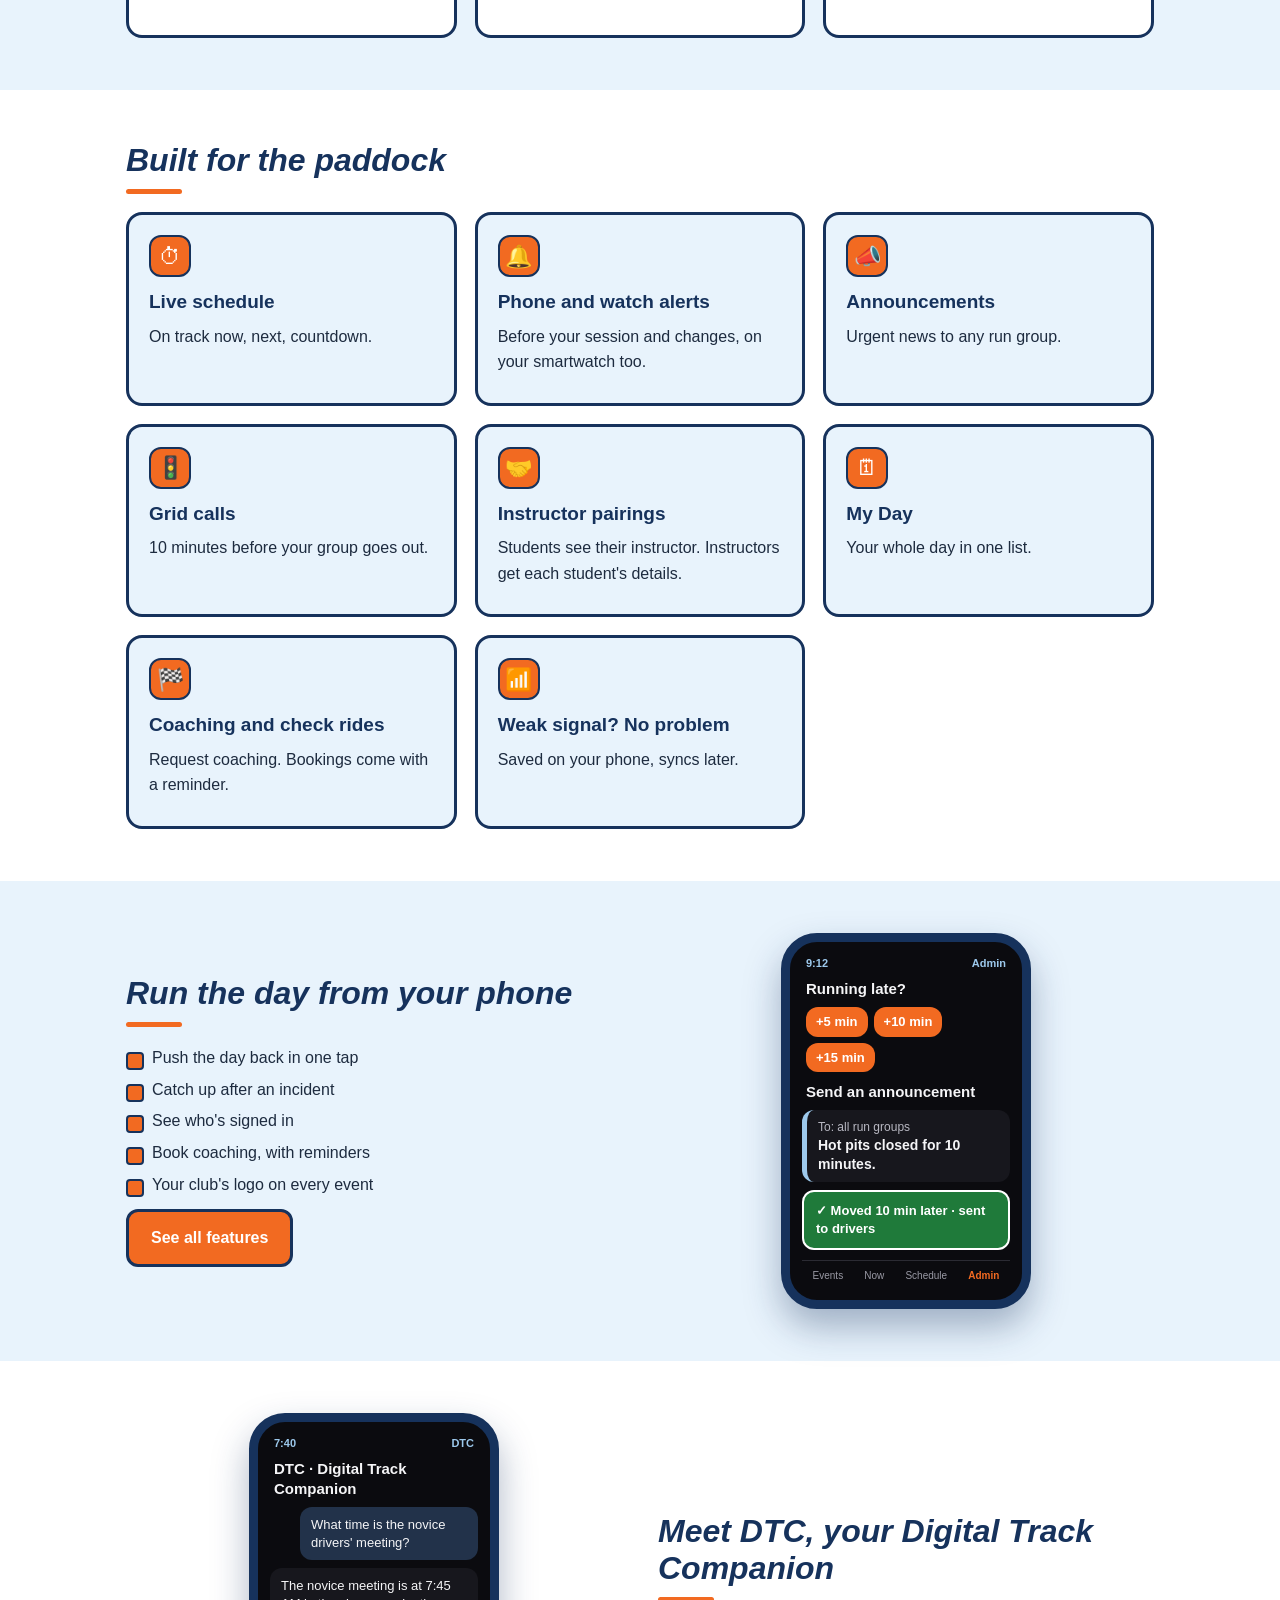
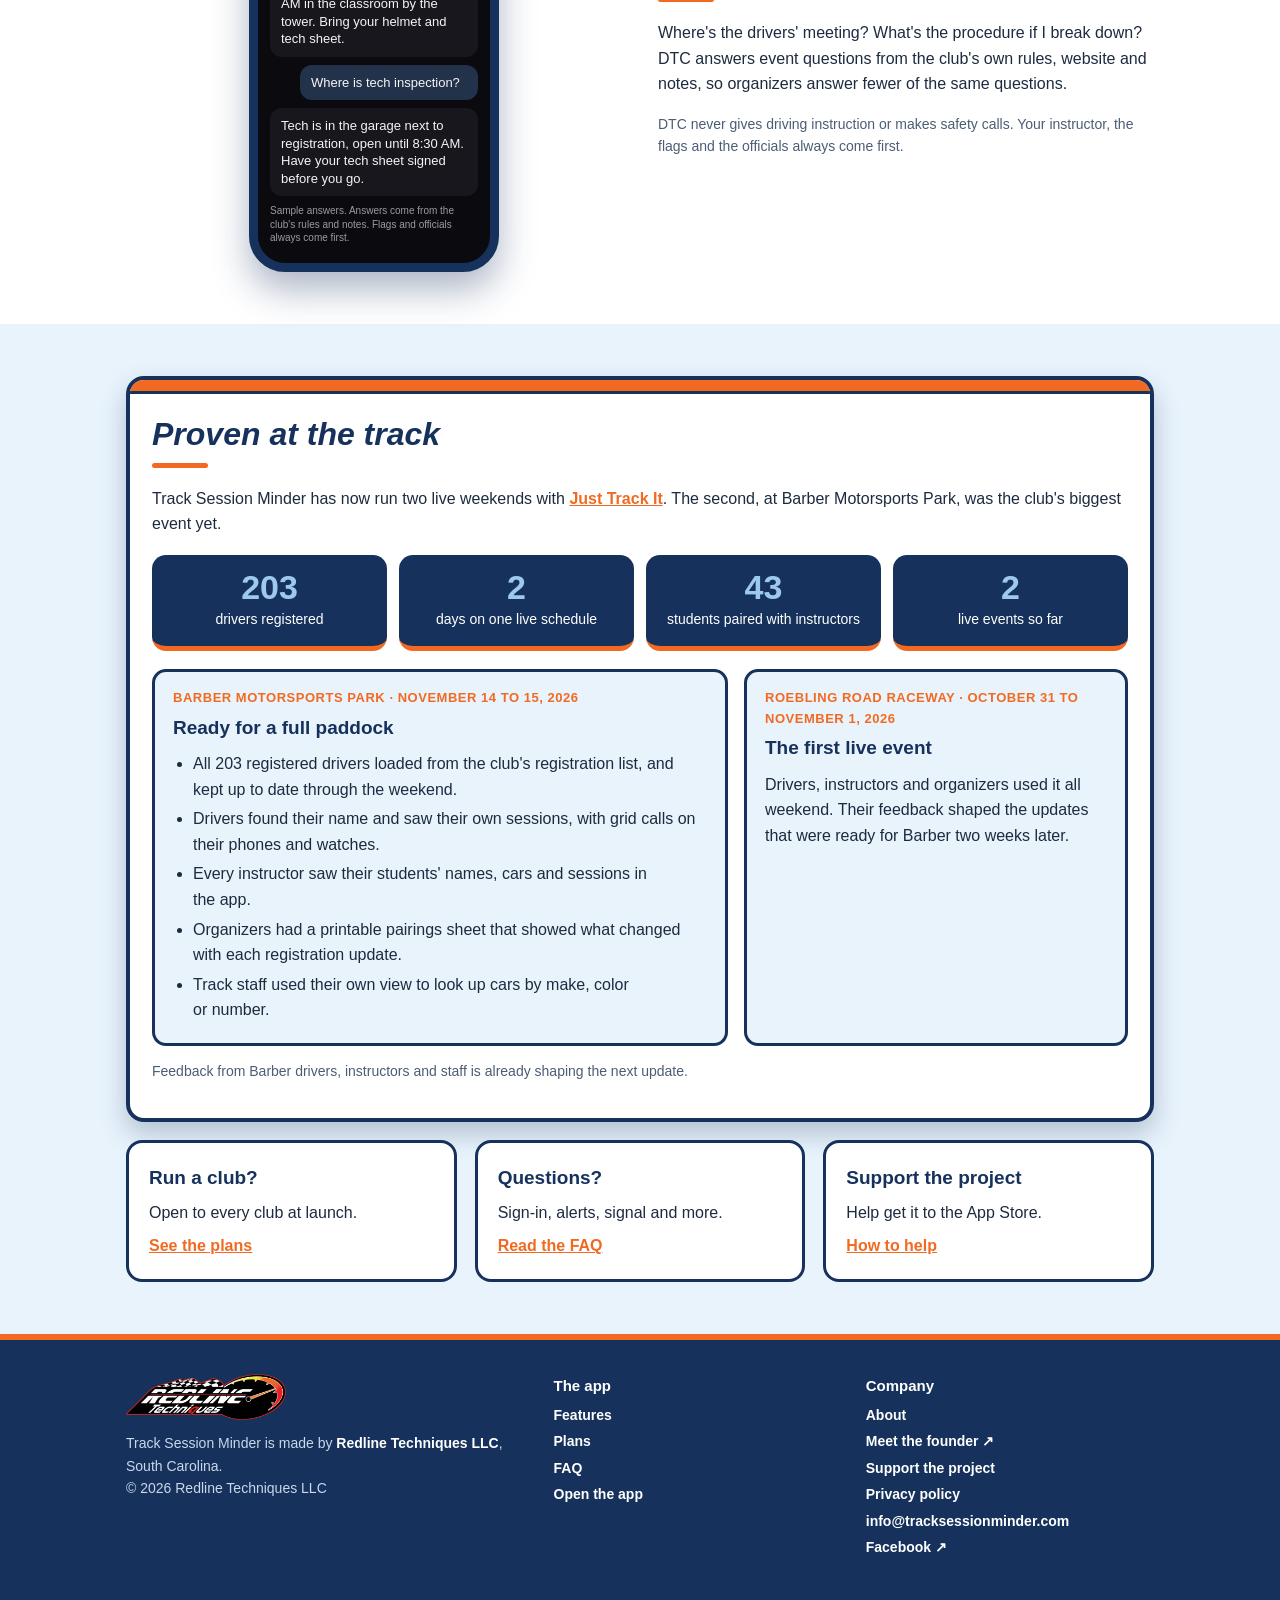
==== commit 4187f406: "Add Facebook Page link to site footer Co-Authored-By: Claude Opus 5.5 <noreply@anthropic.com> Claude" ====
--- a/index.html
+++ b/index.html
@@ -194,7 +194,7 @@
 <footer><div class="wrap">
 <div><a href="https://redlinetechniques.com/" aria-label="Redline Techniques website" style="display:inline-block;margin:0"><img src="img/redline-techniques-logo.png" alt="Redline Techniques" width="300" height="86" loading="lazy" decoding="async"></a><div>Track Session Minder is made by <a href="https://redlinetechniques.com/" style="display:inline;margin:0">Redline Techniques LLC</a>, South Carolina.</div><div>© 2026 Redline Techniques LLC</div></div>
 <div><h4>The app</h4><a href="features.html">Features</a><a href="plans.html">Plans</a><a href="faq.html">FAQ</a><a href="https://kpctoy-png.github.io/Track-Session-Minder-App/">Open the app</a></div>
-<div><h4>Company</h4><a href="about.html">About</a><a href="https://redlinetechniques.com/">Meet the founder ↗</a><a href="support.html">Support the project</a><a href="privacy.html">Privacy policy</a><a href="mailto:info@tracksessionminder.com">info@tracksessionminder.com</a></div>
+<div><h4>Company</h4><a href="about.html">About</a><a href="https://redlinetechniques.com/">Meet the founder ↗</a><a href="support.html">Support the project</a><a href="privacy.html">Privacy policy</a><a href="mailto:info@tracksessionminder.com">info@tracksessionminder.com</a><a href="https://www.facebook.com/tracksessionminder" target="_blank" rel="noopener">Facebook ↗</a></div>
 </div></footer>
 <a class="float-support" href="https://ko-fi.com/tracksessionminder" target="_blank" rel="noopener">♥ Support the project</a>
 </body></html>
--- a/style.css
+++ b/style.css
@@ -159,3 +159,8 @@
 .ev p{margin:0}
 .did{margin:0;padding-left:20px}.did li{margin:4px 0}
 @media(max-width:820px){.events{grid-template-columns:1fr}.stats{grid-template-columns:repeat(2,1fr)}}
+.pricebox{background:#fff;border:3px solid var(--navy);border-left:8px solid var(--orange);border-radius:16px;padding:18px 20px;margin:0 0 18px;max-width:560px}
+.pricebox .pb-name{font-weight:800;color:var(--navy);font-size:18px;text-transform:uppercase;letter-spacing:.04em}
+.pricebox .pb-price{font-size:42px;font-weight:900;color:var(--navy);line-height:1.1;margin:4px 0 8px}
+.pricebox .pb-price span{font-size:18px;font-weight:700;color:var(--muted)}
+.pricebox p{margin:0;font-size:15px;color:var(--ink)}
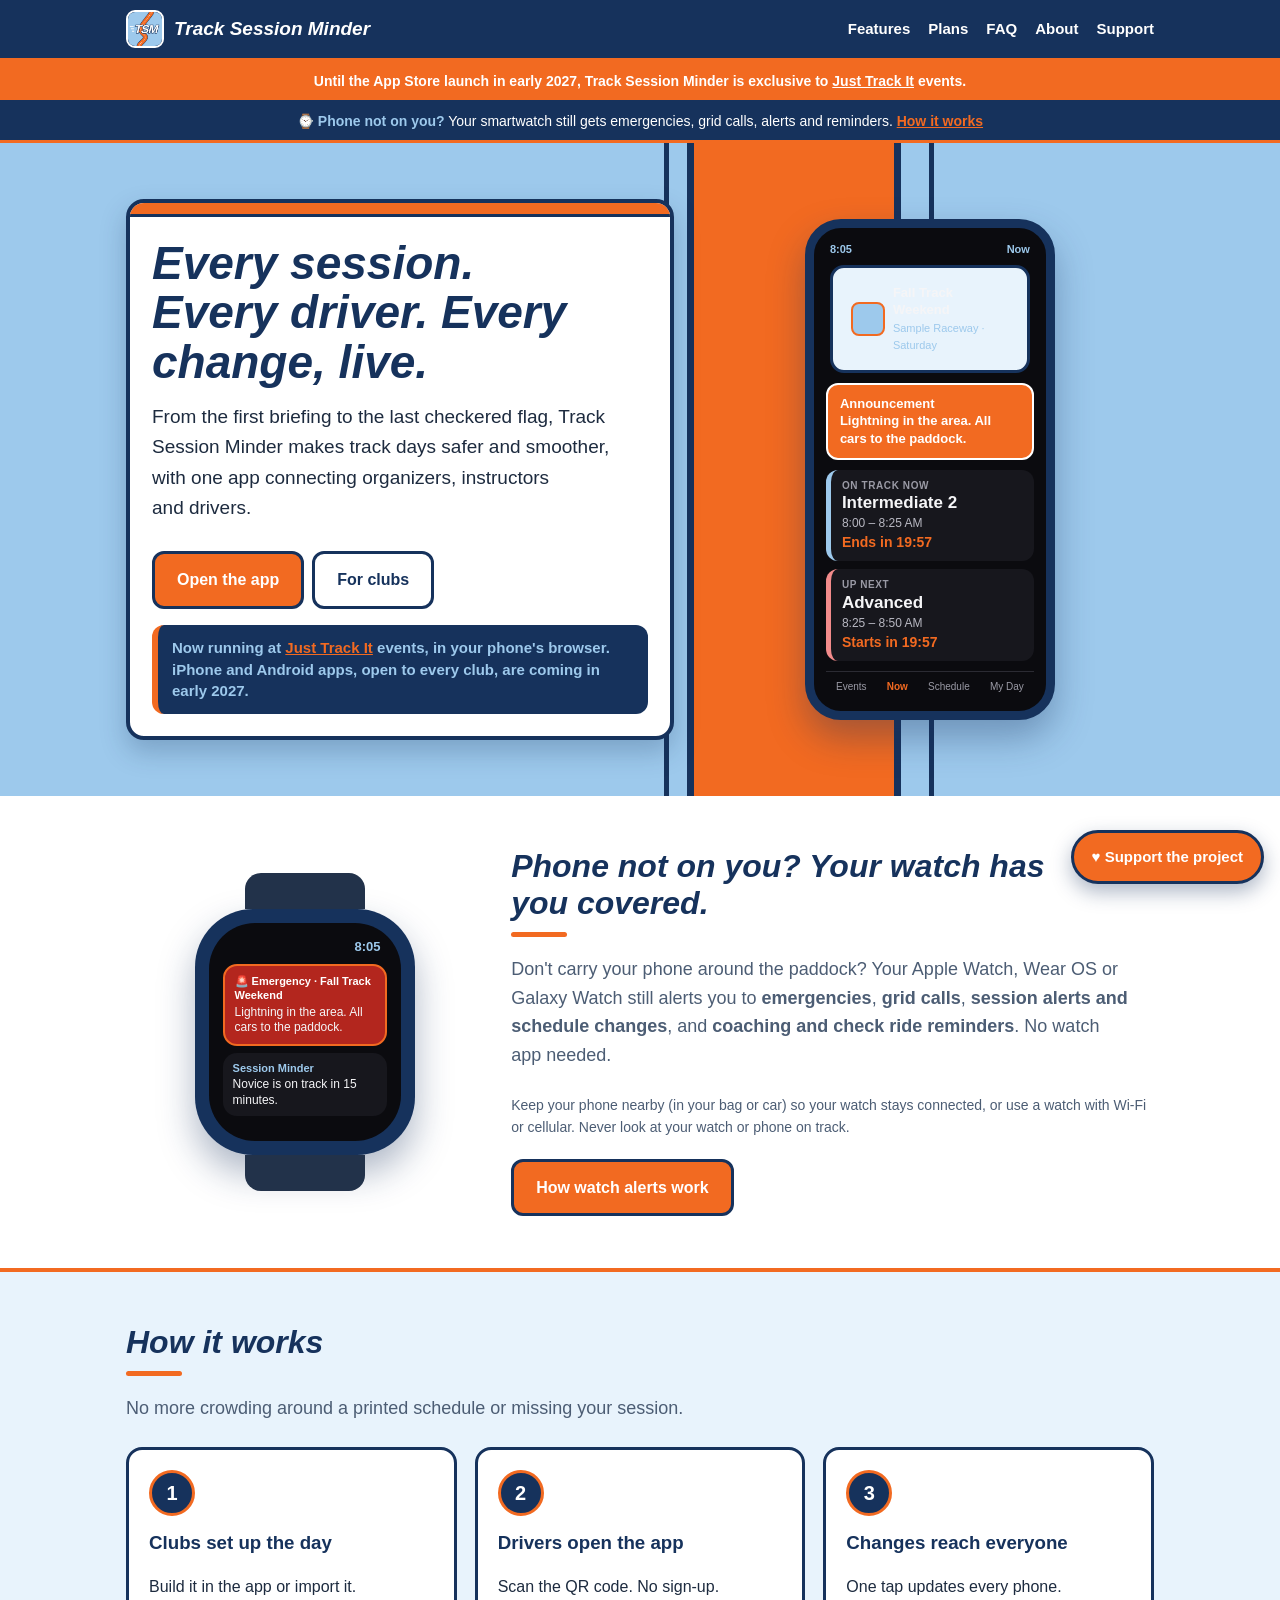
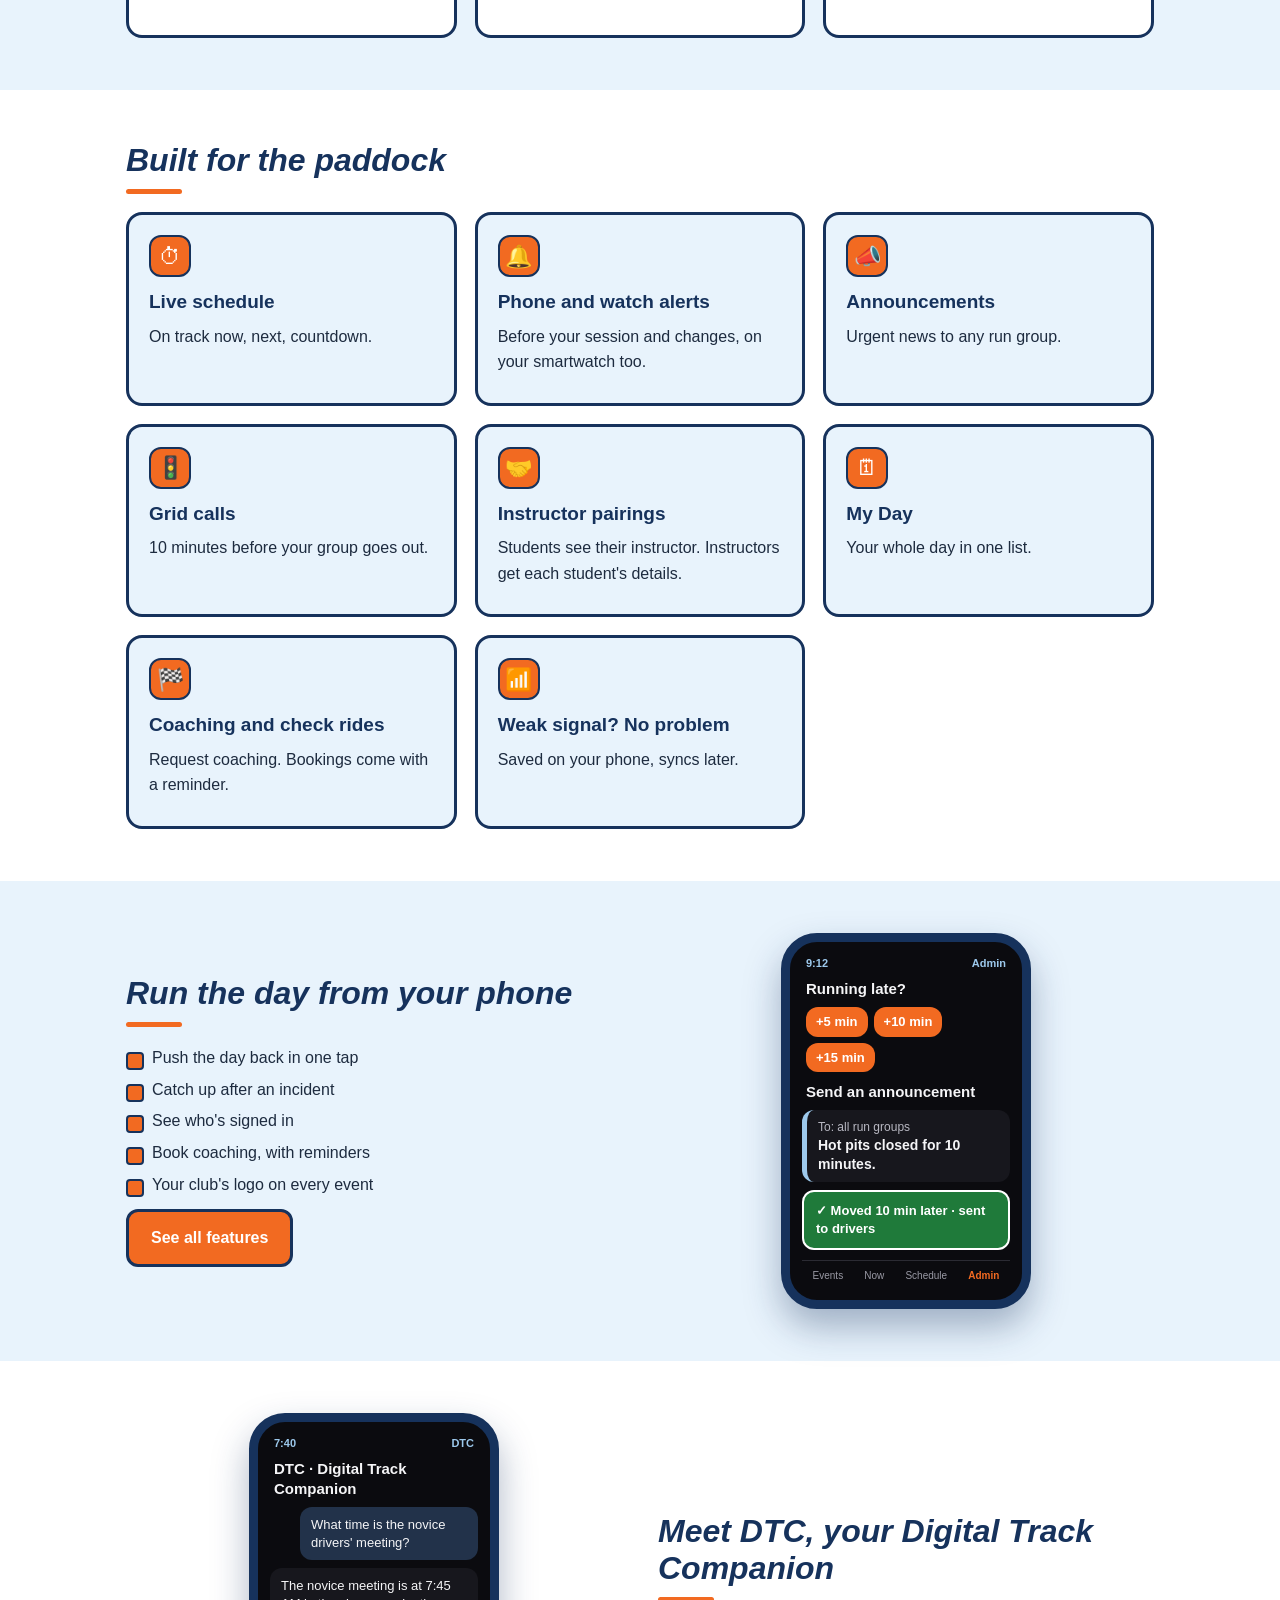
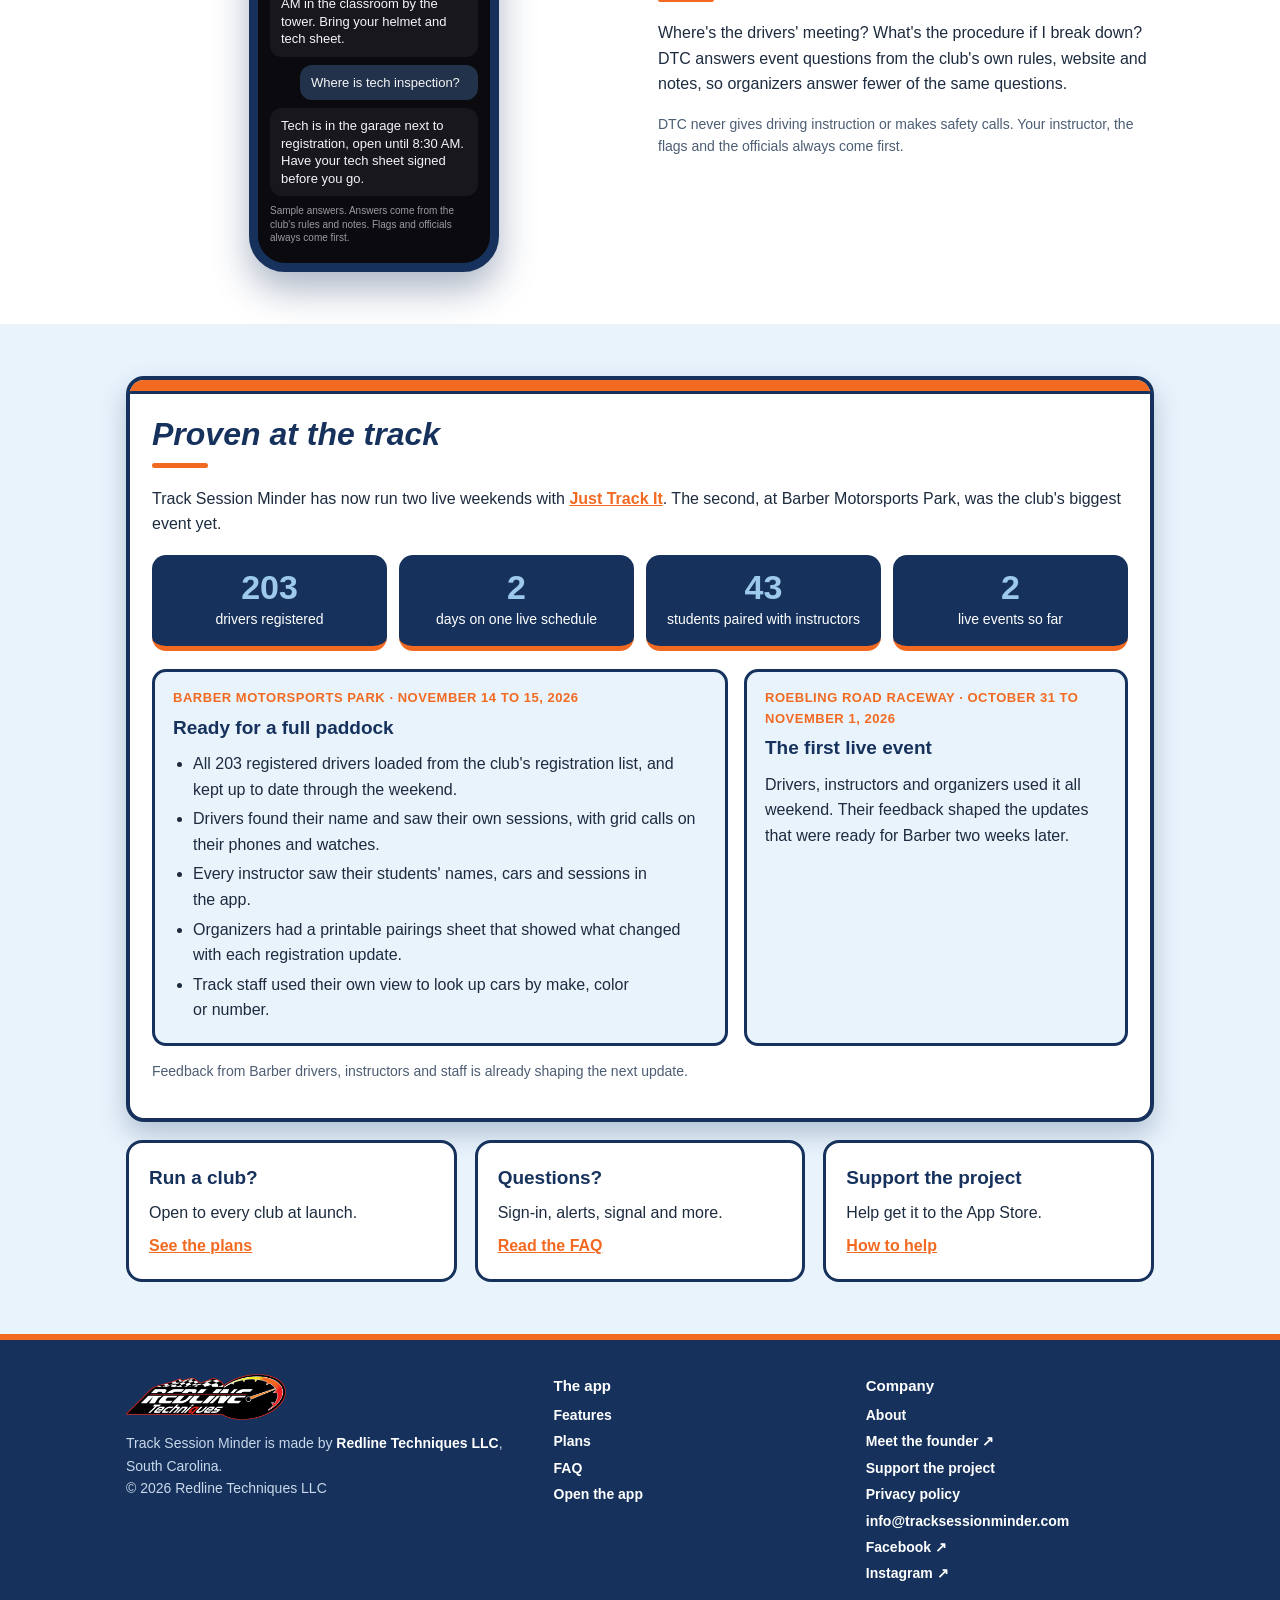
==== commit 9f5dff6a: "Add Instagram link to site footer Co-Authored-By: Claude Opus 5.5 <noreply@anthropic.com> Claude-Ses" ====
--- a/index.html
+++ b/index.html
@@ -194,7 +194,7 @@
 <footer><div class="wrap">
 <div><a href="https://redlinetechniques.com/" aria-label="Redline Techniques website" style="display:inline-block;margin:0"><img src="img/redline-techniques-logo.png" alt="Redline Techniques" width="300" height="86" loading="lazy" decoding="async"></a><div>Track Session Minder is made by <a href="https://redlinetechniques.com/" style="display:inline;margin:0">Redline Techniques LLC</a>, South Carolina.</div><div>© 2026 Redline Techniques LLC</div></div>
 <div><h4>The app</h4><a href="features.html">Features</a><a href="plans.html">Plans</a><a href="faq.html">FAQ</a><a href="https://kpctoy-png.github.io/Track-Session-Minder-App/">Open the app</a></div>
-<div><h4>Company</h4><a href="about.html">About</a><a href="https://redlinetechniques.com/">Meet the founder ↗</a><a href="support.html">Support the project</a><a href="privacy.html">Privacy policy</a><a href="mailto:info@tracksessionminder.com">info@tracksessionminder.com</a><a href="https://www.facebook.com/tracksessionminder" target="_blank" rel="noopener">Facebook ↗</a></div>
+<div><h4>Company</h4><a href="about.html">About</a><a href="https://redlinetechniques.com/">Meet the founder ↗</a><a href="support.html">Support the project</a><a href="privacy.html">Privacy policy</a><a href="mailto:info@tracksessionminder.com">info@tracksessionminder.com</a><a href="https://www.facebook.com/tracksessionminder" target="_blank" rel="noopener">Facebook ↗</a><a href="https://www.instagram.com/tracksessionminder/" target="_blank" rel="noopener">Instagram ↗</a></div>
 </div></footer>
 <a class="float-support" href="https://ko-fi.com/tracksessionminder" target="_blank" rel="noopener">♥ Support the project</a>
 </body></html>
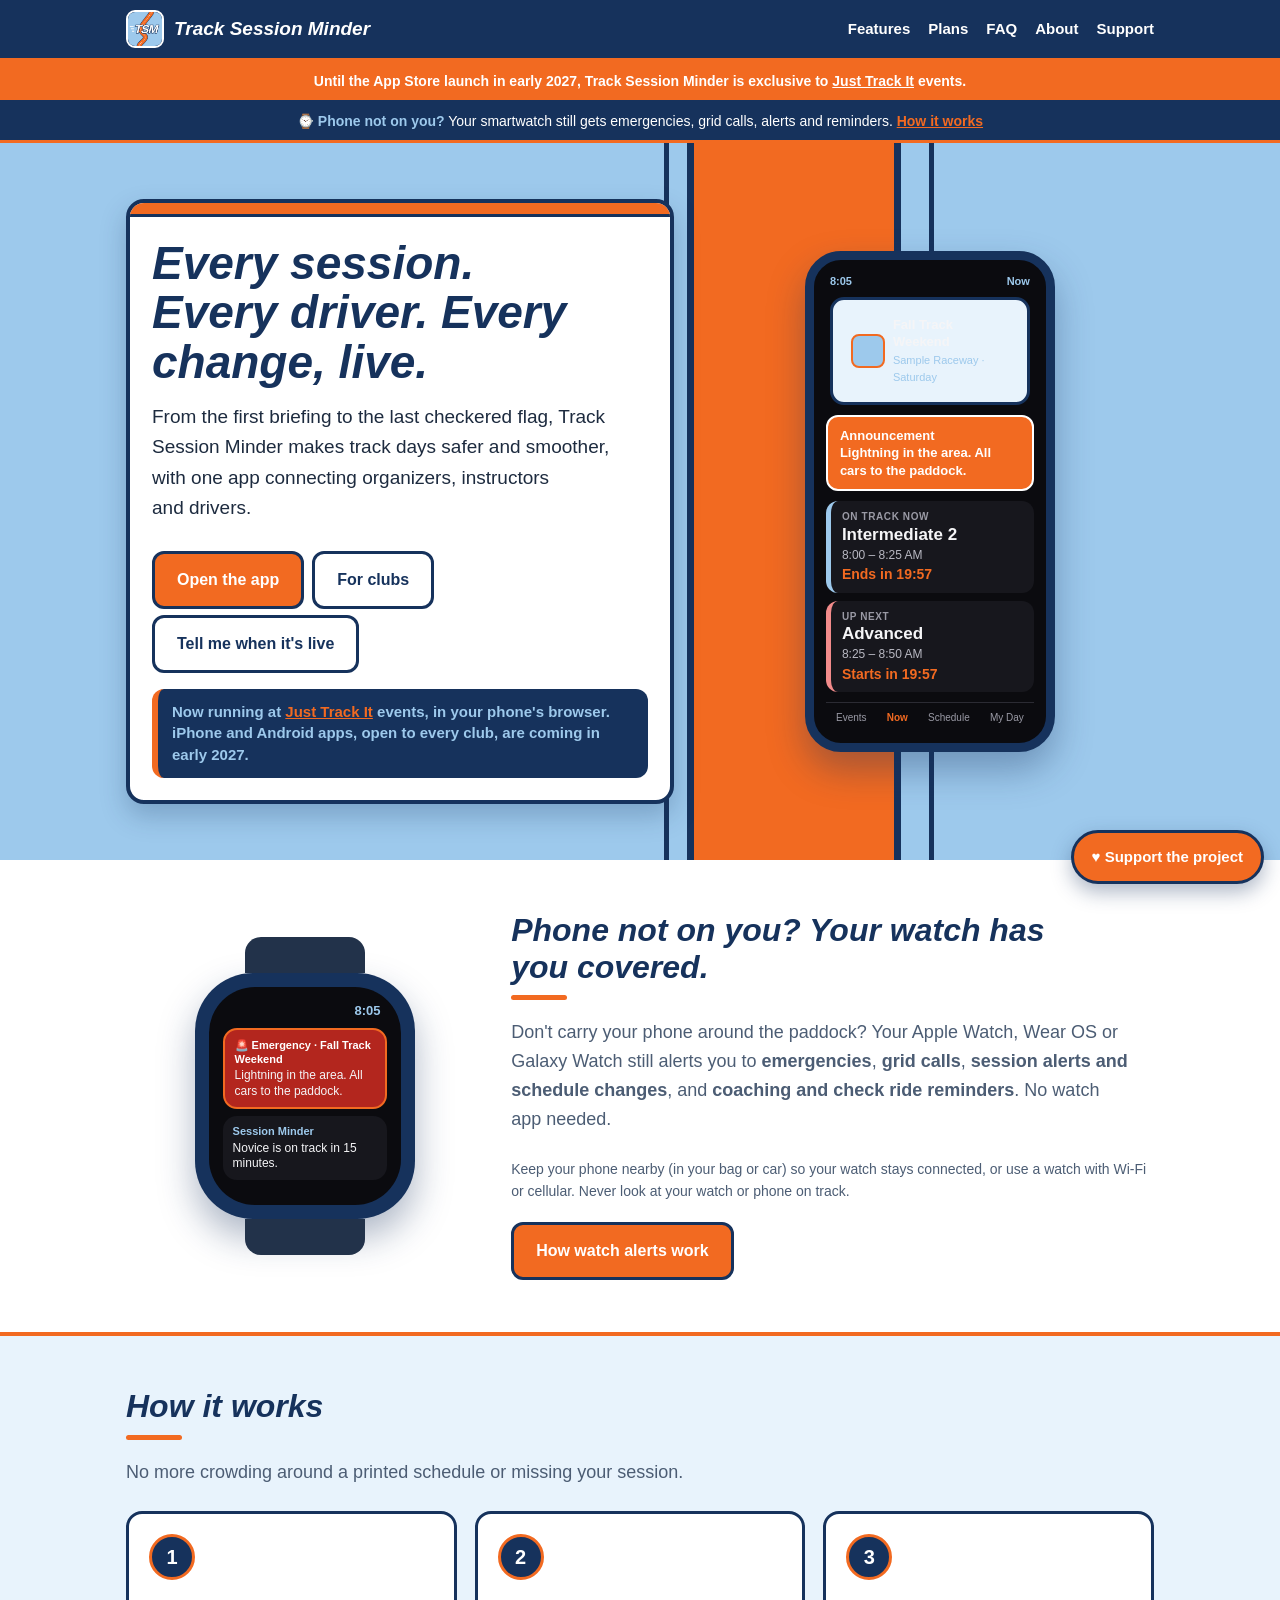
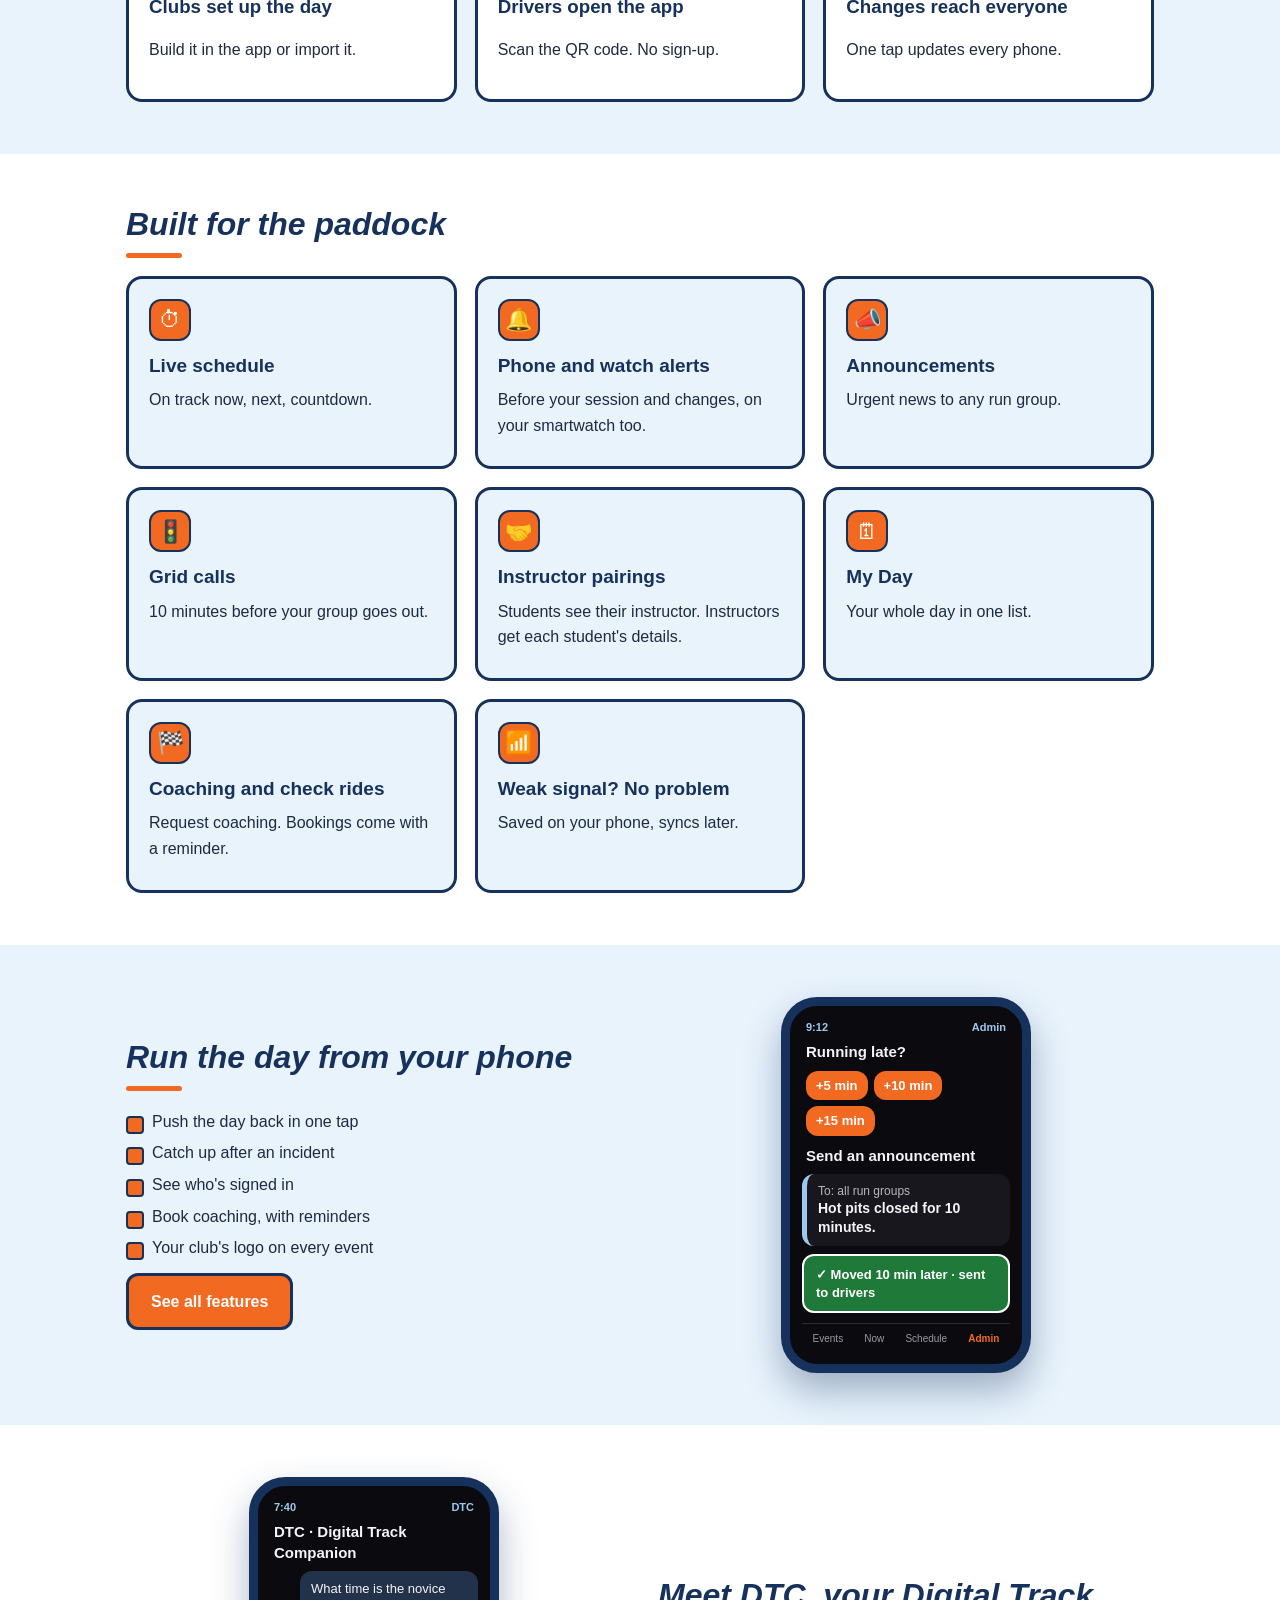
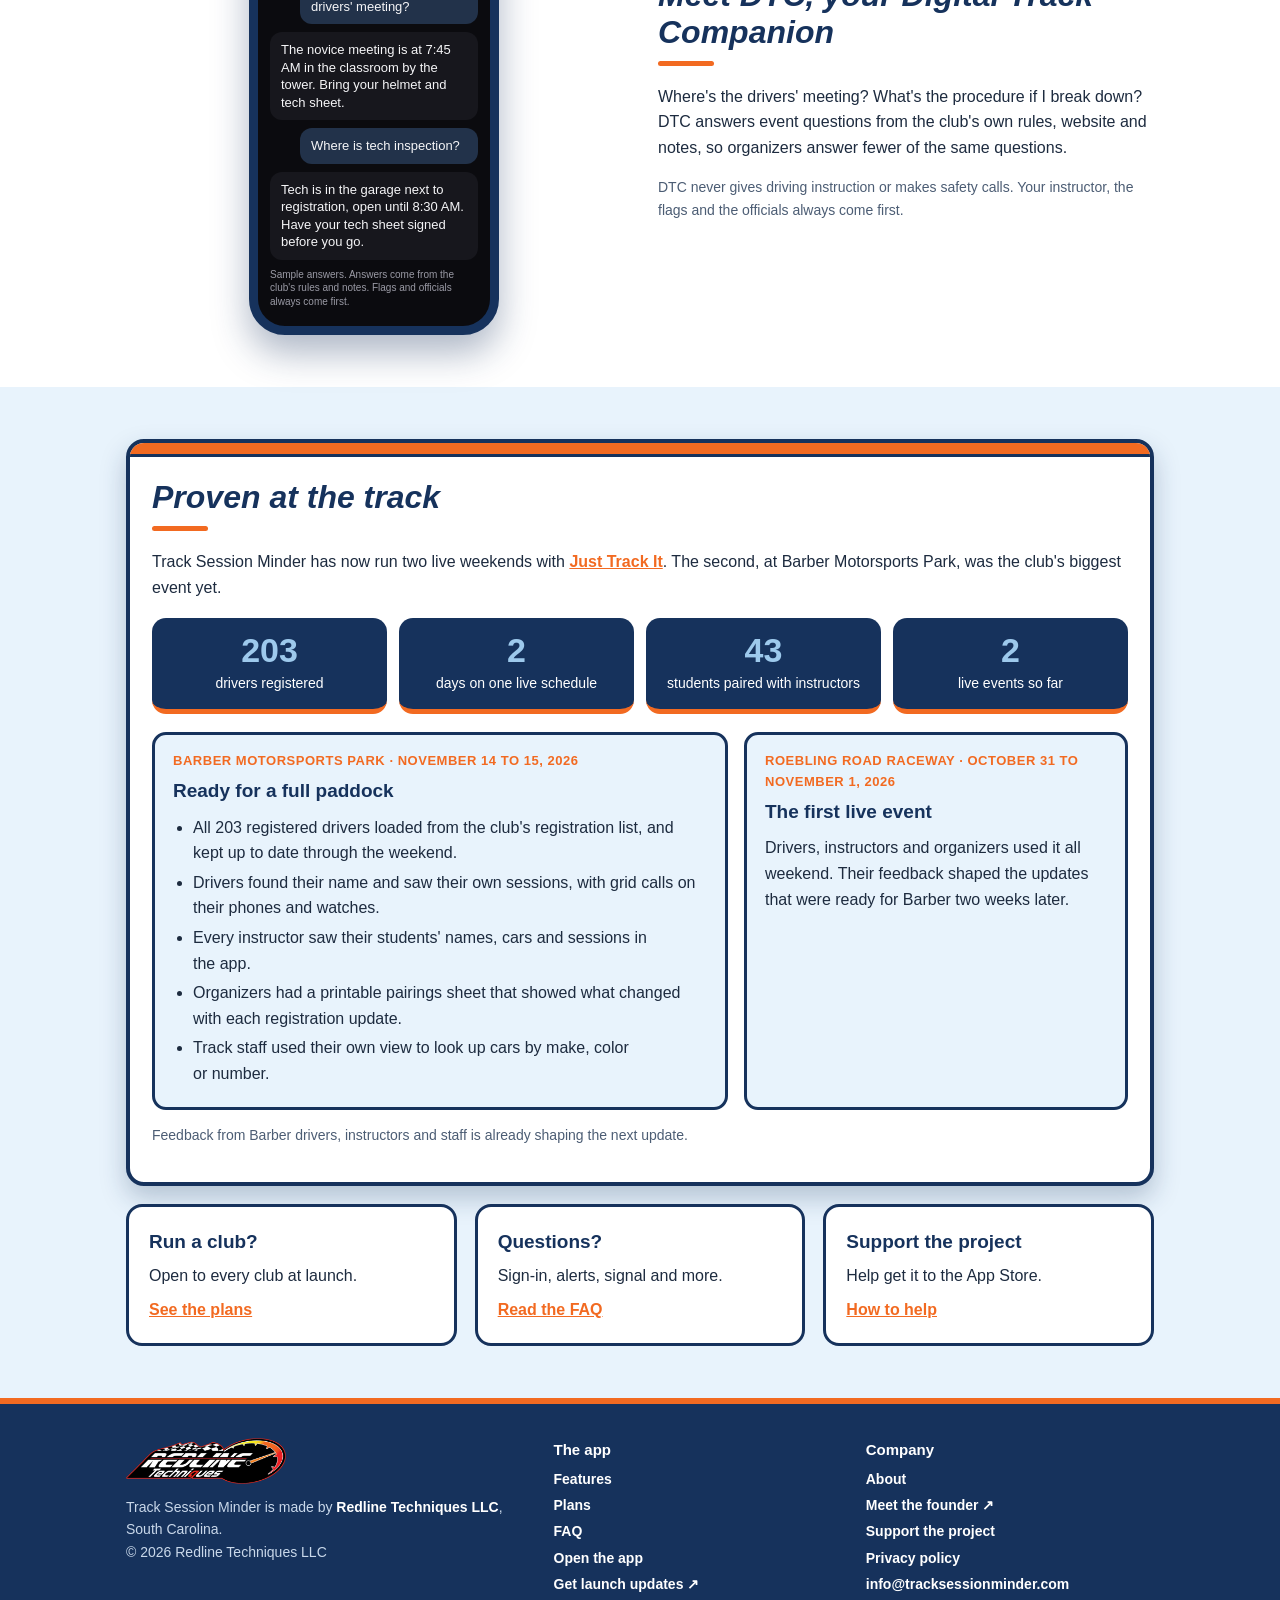
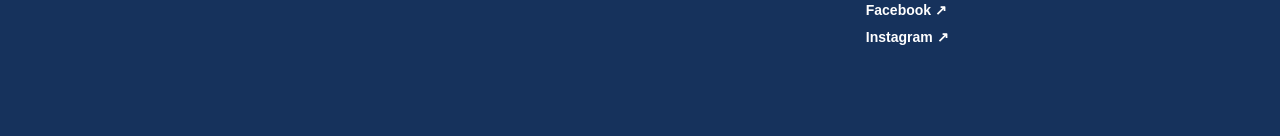
==== commit c5f0b7c7: "Add launch updates sign-up (Google Form) to hero, footer and privacy page Co-Authored-By: Claude Opu" ====
--- a/index.html
+++ b/index.html
@@ -81,7 +81,7 @@
 <div class="panel"><div class="in">
 <h1>Every session. Every driver. Every change, live.</h1>
 <p class="sub">From the first briefing to the last checkered flag, Track Session Minder makes track days safer and smoother, with one app connecting organizers, instructors and drivers.</p>
-<a class="btn" href="https://kpctoy-png.github.io/Track-Session-Minder-App/">Open the app</a><a class="btn alt" href="plans.html">For clubs</a>
+<a class="btn" href="https://kpctoy-png.github.io/Track-Session-Minder-App/">Open the app</a><a class="btn alt" href="plans.html">For clubs</a><a class="btn alt" href="https://docs.google.com/forms/d/e/1FAIpQLSccAiAaE_nMLNOswQNO2KGtIUjFe5UOgbMHYStyCKjakIfU-Q/viewform" target="_blank" rel="noopener">Tell me when it's live</a>
 <p class="excl-note">Now running at <a href="https://justtrackit.net">Just Track It</a> events, in your phone's browser. iPhone and Android apps, open to every club, are coming in early 2027.</p>
 </div></div>
 <div class="phones"><div class="phone"><div class="bar"><span>8:05</span><span>Now</span></div>
@@ -193,7 +193,7 @@
 
 <footer><div class="wrap">
 <div><a href="https://redlinetechniques.com/" aria-label="Redline Techniques website" style="display:inline-block;margin:0"><img src="img/redline-techniques-logo.png" alt="Redline Techniques" width="300" height="86" loading="lazy" decoding="async"></a><div>Track Session Minder is made by <a href="https://redlinetechniques.com/" style="display:inline;margin:0">Redline Techniques LLC</a>, South Carolina.</div><div>© 2026 Redline Techniques LLC</div></div>
-<div><h4>The app</h4><a href="features.html">Features</a><a href="plans.html">Plans</a><a href="faq.html">FAQ</a><a href="https://kpctoy-png.github.io/Track-Session-Minder-App/">Open the app</a></div>
+<div><h4>The app</h4><a href="features.html">Features</a><a href="plans.html">Plans</a><a href="faq.html">FAQ</a><a href="https://kpctoy-png.github.io/Track-Session-Minder-App/">Open the app</a><a href="https://docs.google.com/forms/d/e/1FAIpQLSccAiAaE_nMLNOswQNO2KGtIUjFe5UOgbMHYStyCKjakIfU-Q/viewform" target="_blank" rel="noopener">Get launch updates ↗</a></div>
 <div><h4>Company</h4><a href="about.html">About</a><a href="https://redlinetechniques.com/">Meet the founder ↗</a><a href="support.html">Support the project</a><a href="privacy.html">Privacy policy</a><a href="mailto:info@tracksessionminder.com">info@tracksessionminder.com</a><a href="https://www.facebook.com/tracksessionminder" target="_blank" rel="noopener">Facebook ↗</a><a href="https://www.instagram.com/tracksessionminder/" target="_blank" rel="noopener">Instagram ↗</a></div>
 </div></footer>
 <a class="float-support" href="https://ko-fi.com/tracksessionminder" target="_blank" rel="noopener">♥ Support the project</a>
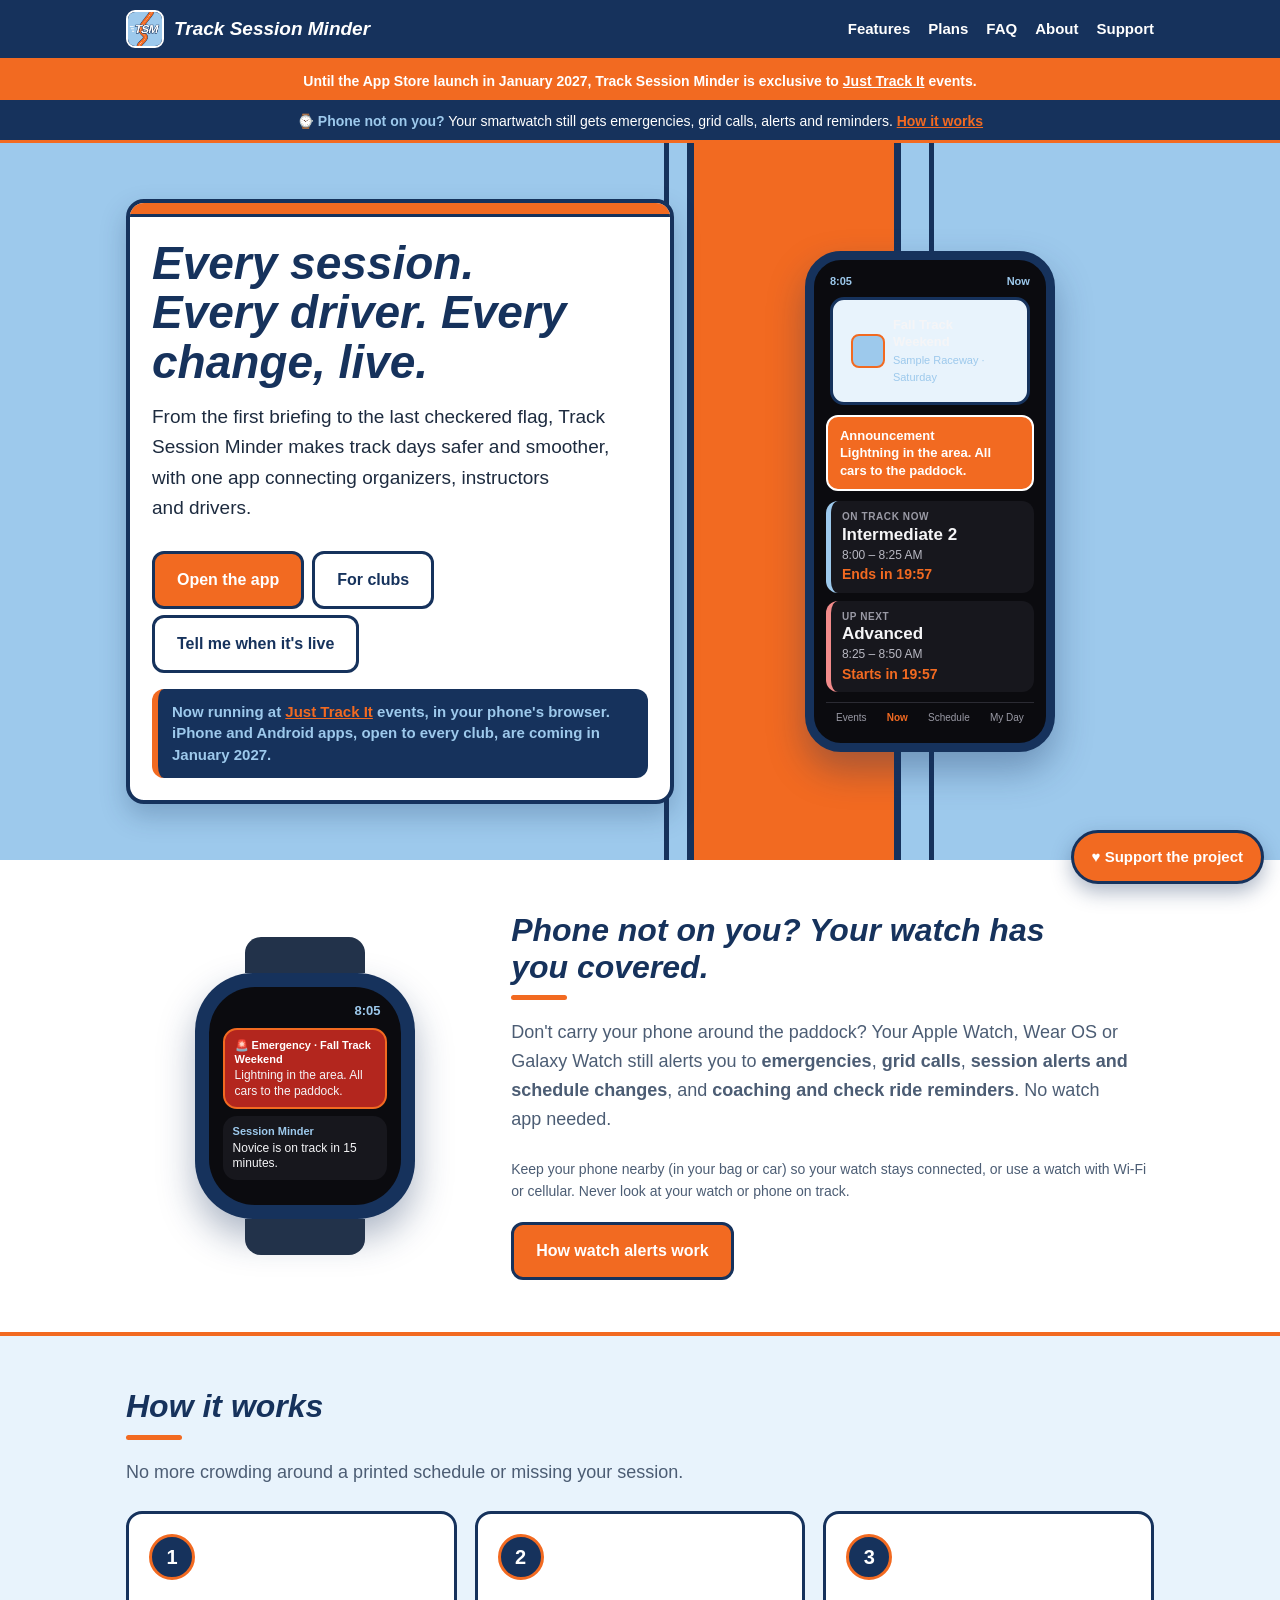
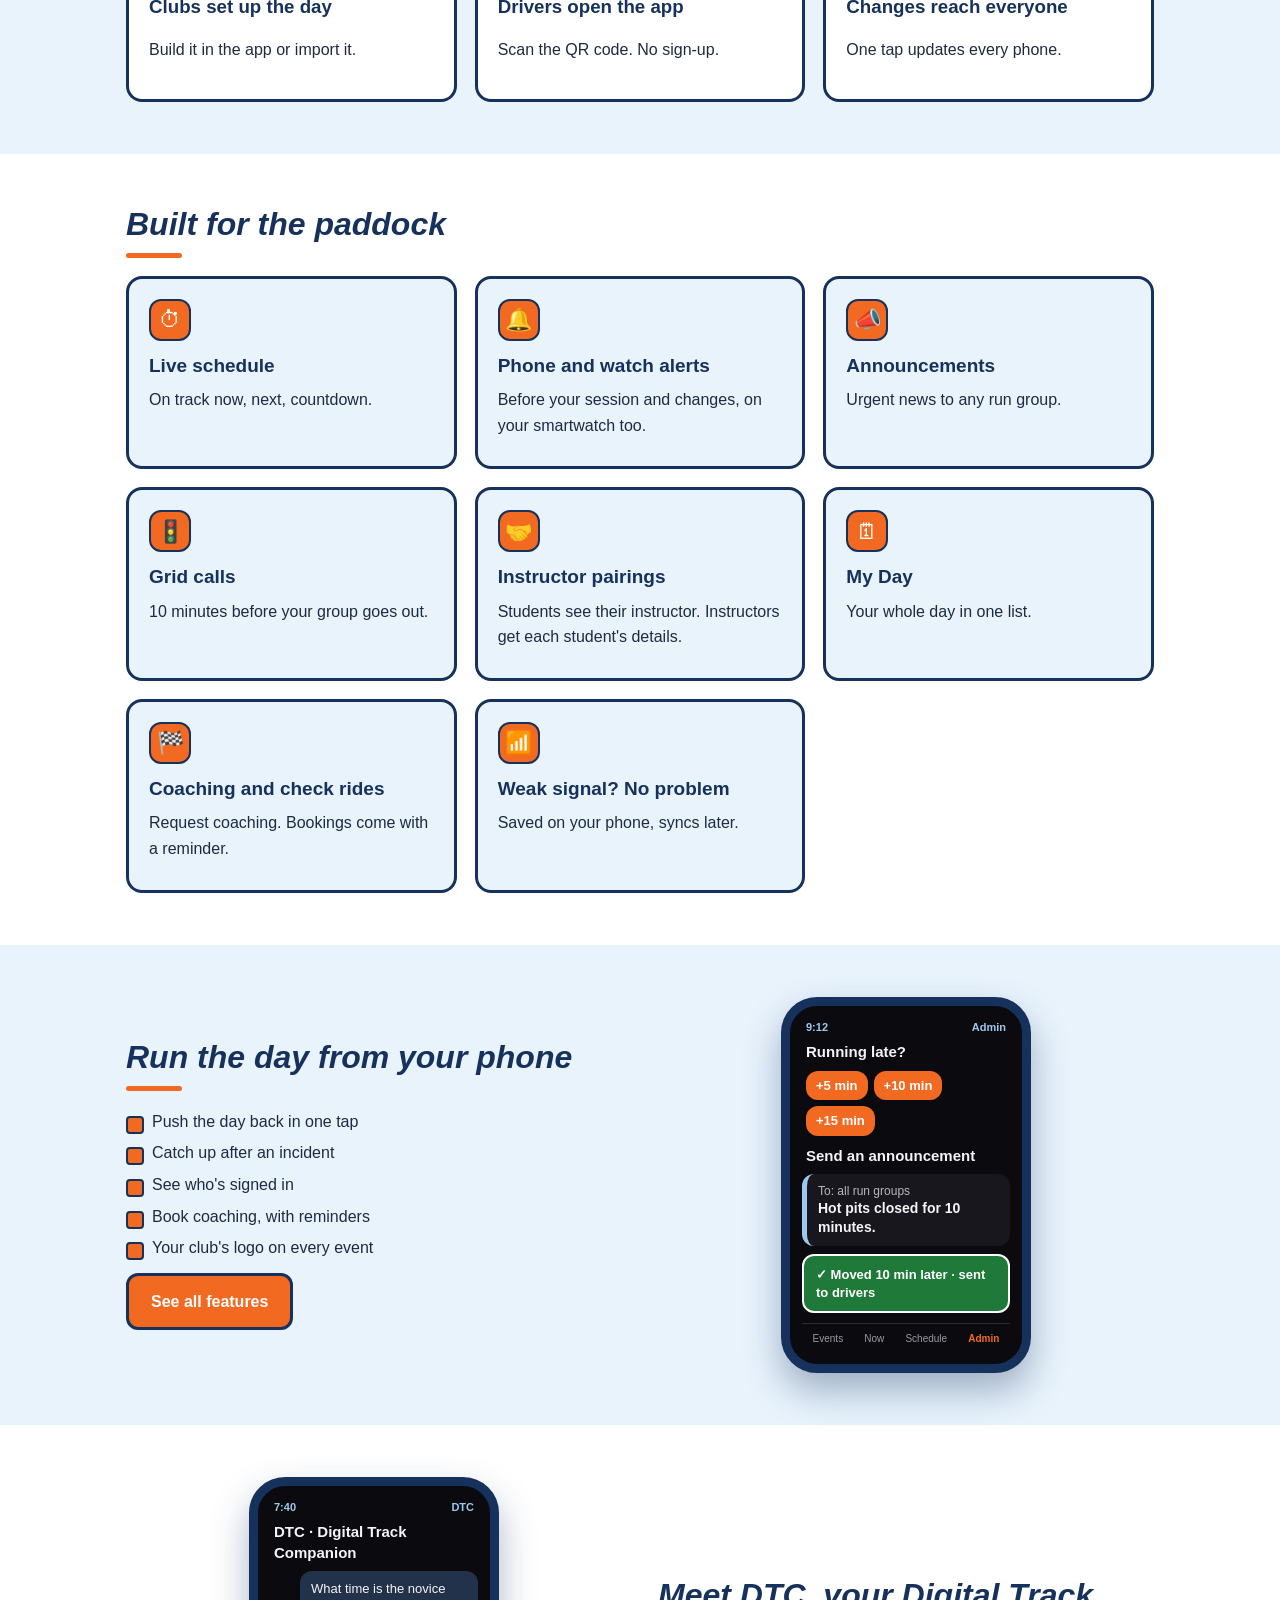
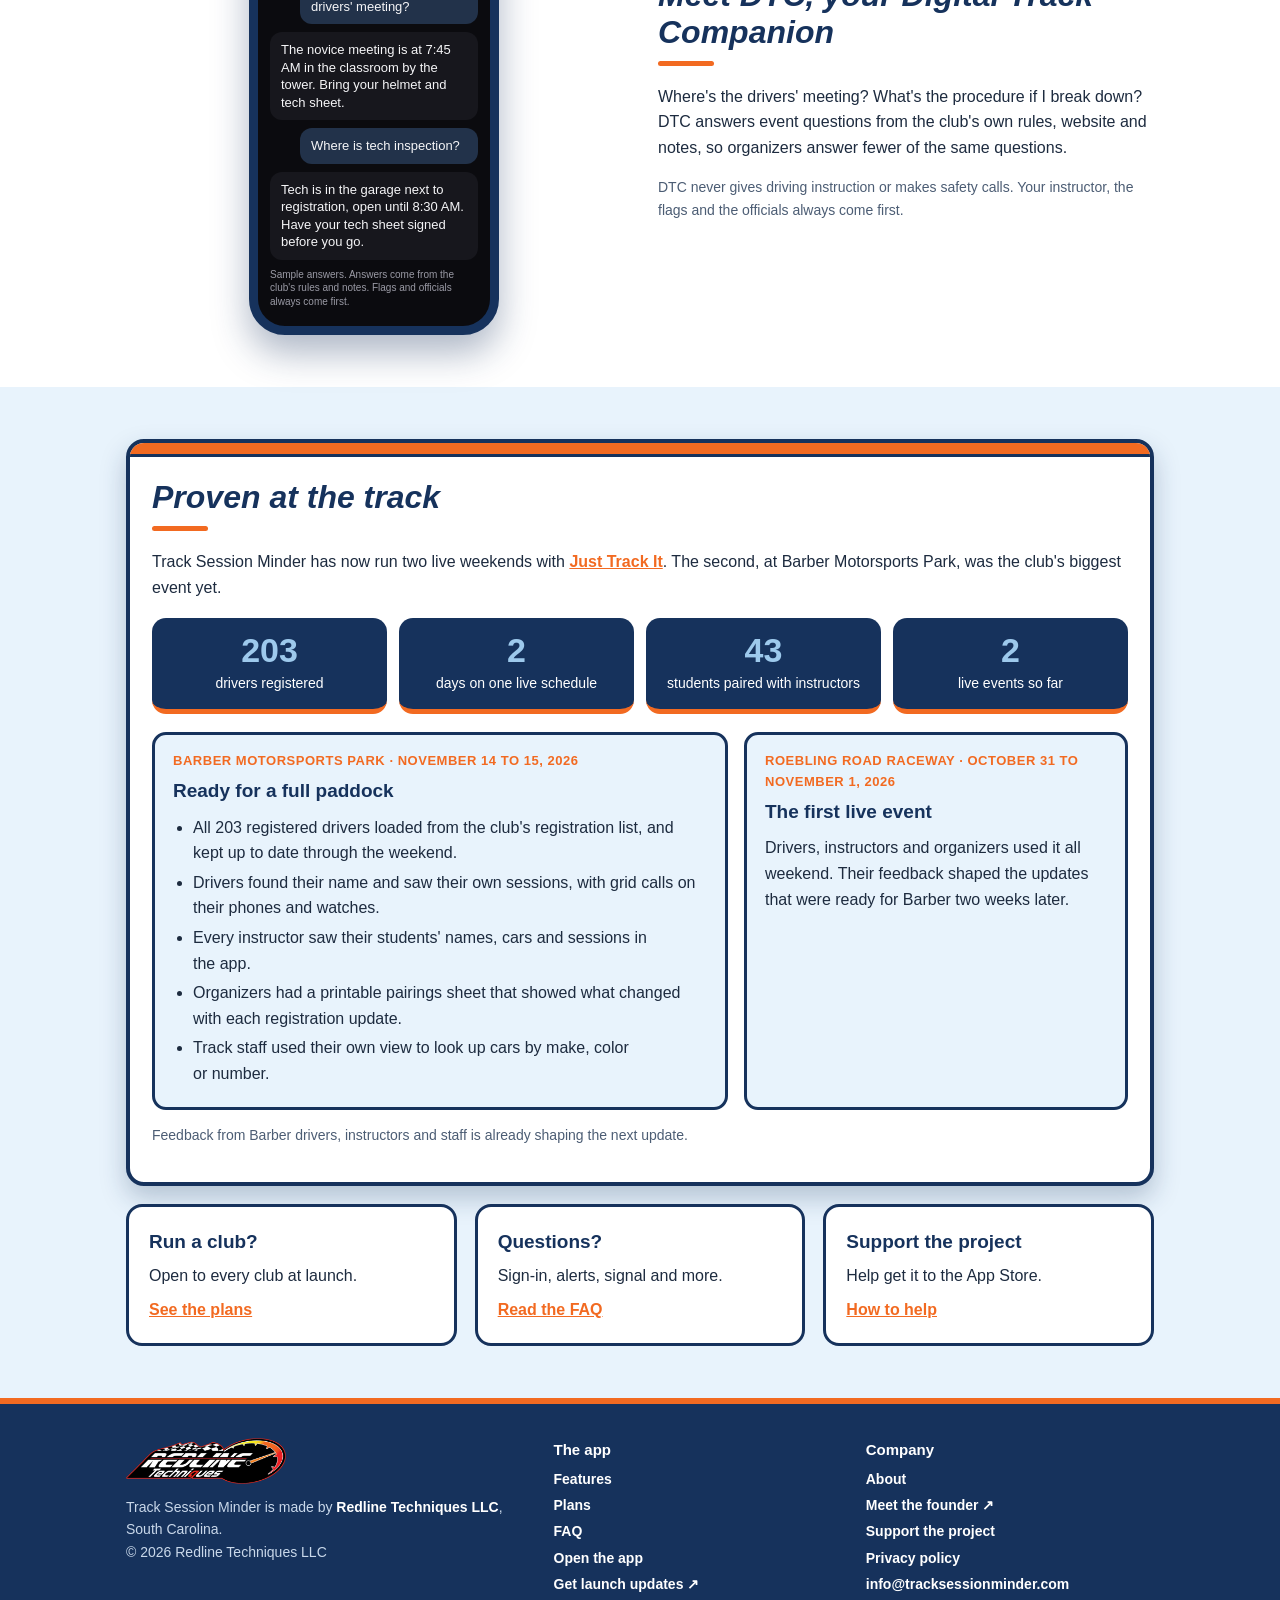
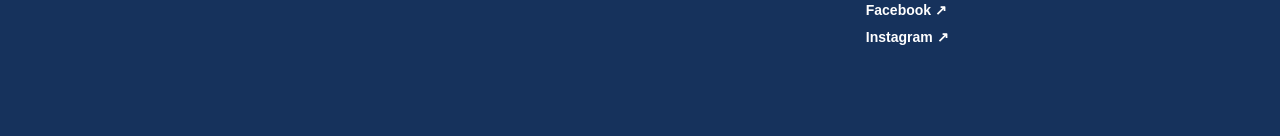
==== commit d08e60b8: "Match the site to this week's app: privacy page driver plan + Expo/RevenueCat, January 2027, apps in" ====
--- a/index.html
+++ b/index.html
@@ -43,7 +43,7 @@
    "name": "Track Session Minder",
    "url": "https://tracksessionminder.com/",
    "applicationCategory": "SportsApplication",
-   "operatingSystem": "Any (web browser); iOS and Android coming early 2027",
+   "operatingSystem": "Any (web browser); iOS and Android coming January 2027",
    "browserRequirements": "Requires a modern web browser",
    "description": "The live schedule app for HPDE and track day events. Session alerts, grid calls, announcements and coaching, connecting organizers, instructors and drivers.",
    "image": "https://tracksessionminder.com/img/tsm-logo.png",
@@ -74,7 +74,7 @@
 </script>
 <link rel="stylesheet" href="style.css"></head><body>
 <header class="top"><div class="wrap"><a class="brand" href="./"><img src="img/tsm-logo.png" alt="" width="38" height="38">Track Session Minder</a><nav><a href="features.html">Features</a><a href="plans.html">Plans</a><a href="faq.html">FAQ</a><a href="about.html">About</a><a href="support.html">Support</a></nav></div></header>
-<div class="excl"><div class="wrap">Until the App Store launch in early 2027, Track Session Minder is exclusive to <a href="https://justtrackit.net">Just Track It</a> events.</div></div>
+<div class="excl"><div class="wrap">Until the App Store launch in January 2027, Track Session Minder is exclusive to <a href="https://justtrackit.net">Just Track It</a> events.</div></div>
 <div class="watchbar"><div class="wrap">⌚ <b>Phone not on you?</b> Your smartwatch still gets emergencies, grid calls, alerts and reminders. <a href="features.html#watch">How it works</a></div></div>
 
 <div class="livery"><div class="wrap hero">
@@ -82,7 +82,7 @@
 <h1>Every session. Every driver. Every change, live.</h1>
 <p class="sub">From the first briefing to the last checkered flag, Track Session Minder makes track days safer and smoother, with one app connecting organizers, instructors and drivers.</p>
 <a class="btn" href="https://kpctoy-png.github.io/Track-Session-Minder-App/">Open the app</a><a class="btn alt" href="plans.html">For clubs</a><a class="btn alt" href="https://docs.google.com/forms/d/e/1FAIpQLSccAiAaE_nMLNOswQNO2KGtIUjFe5UOgbMHYStyCKjakIfU-Q/viewform" target="_blank" rel="noopener">Tell me when it's live</a>
-<p class="excl-note">Now running at <a href="https://justtrackit.net">Just Track It</a> events, in your phone's browser. iPhone and Android apps, open to every club, are coming in early 2027.</p>
+<p class="excl-note">Now running at <a href="https://justtrackit.net">Just Track It</a> events, in your phone's browser. iPhone and Android apps, open to every club, are coming in January 2027.</p>
 </div></div>
 <div class="phones"><div class="phone"><div class="bar"><span>8:05</span><span>Now</span></div>
 <div class="ev"><div class="logo"></div><div><b>Fall Track Weekend</b><small>Sample Raceway · Saturday</small></div></div>
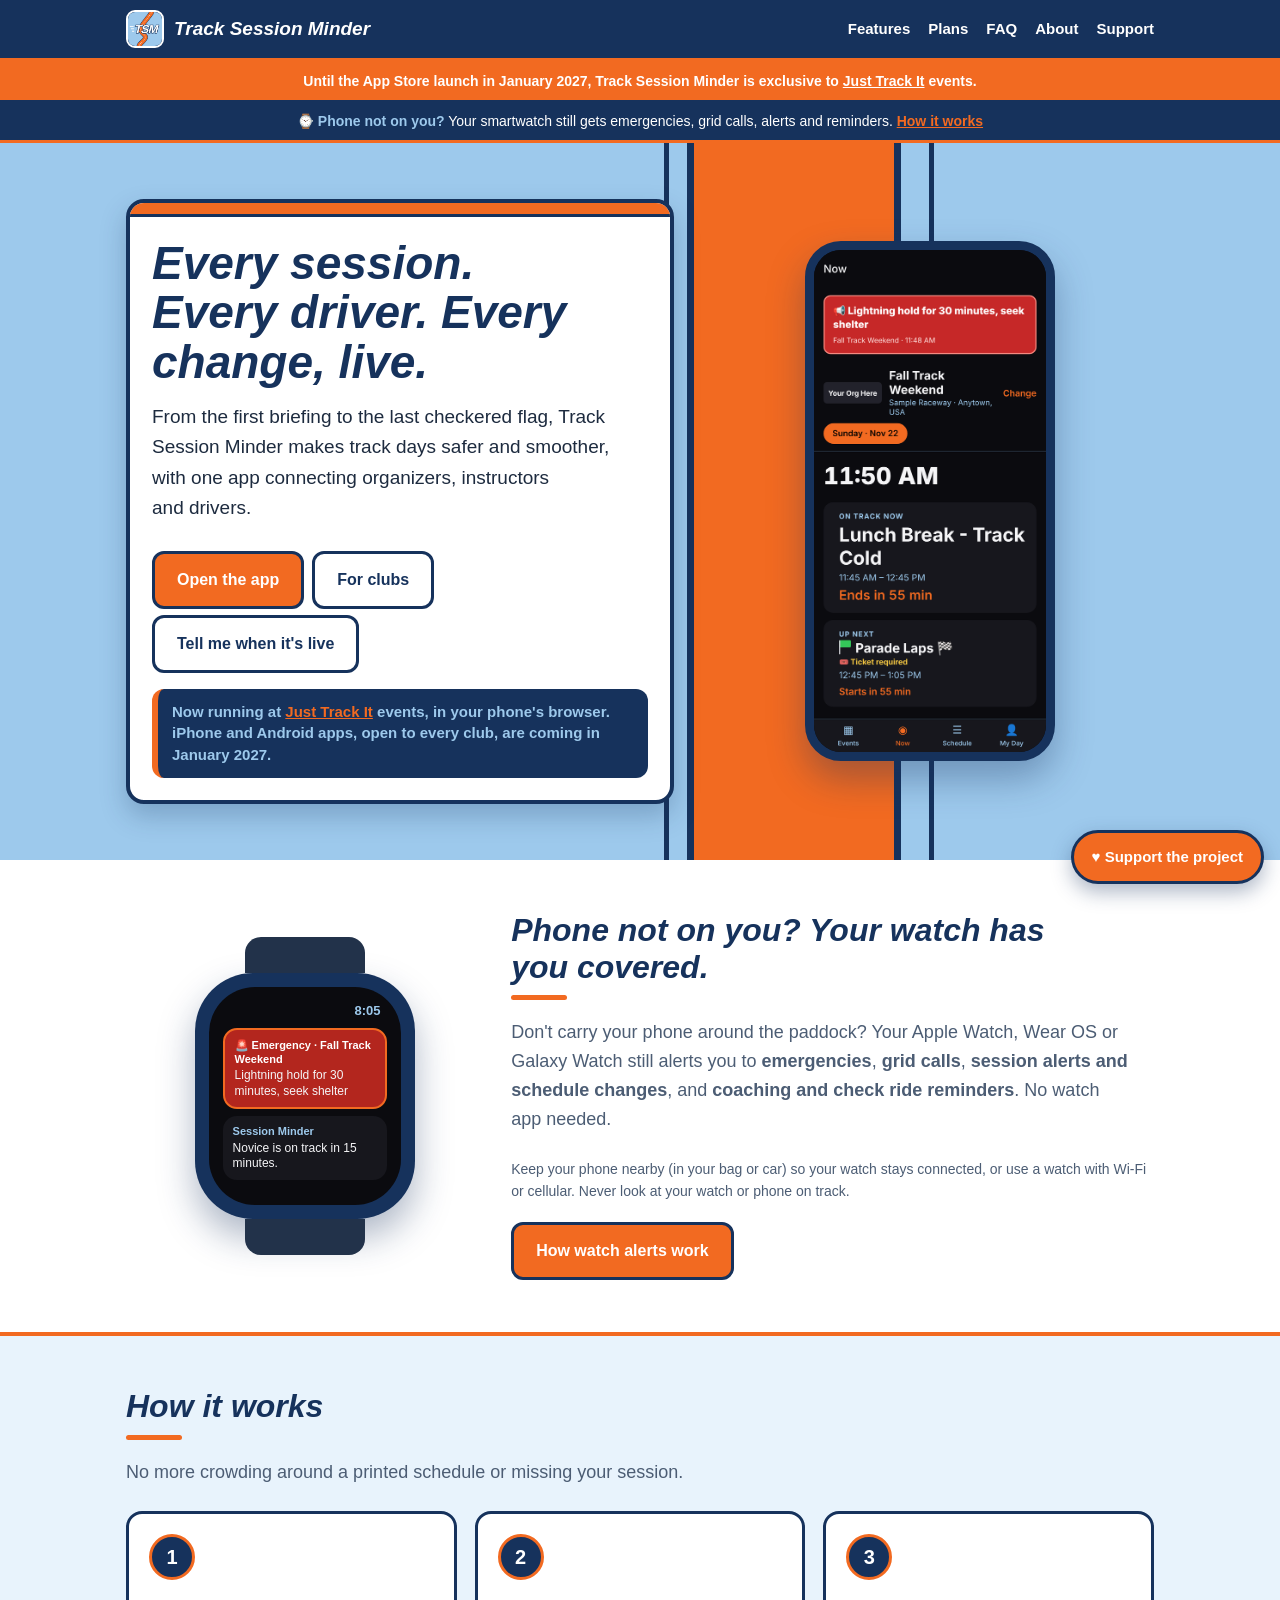
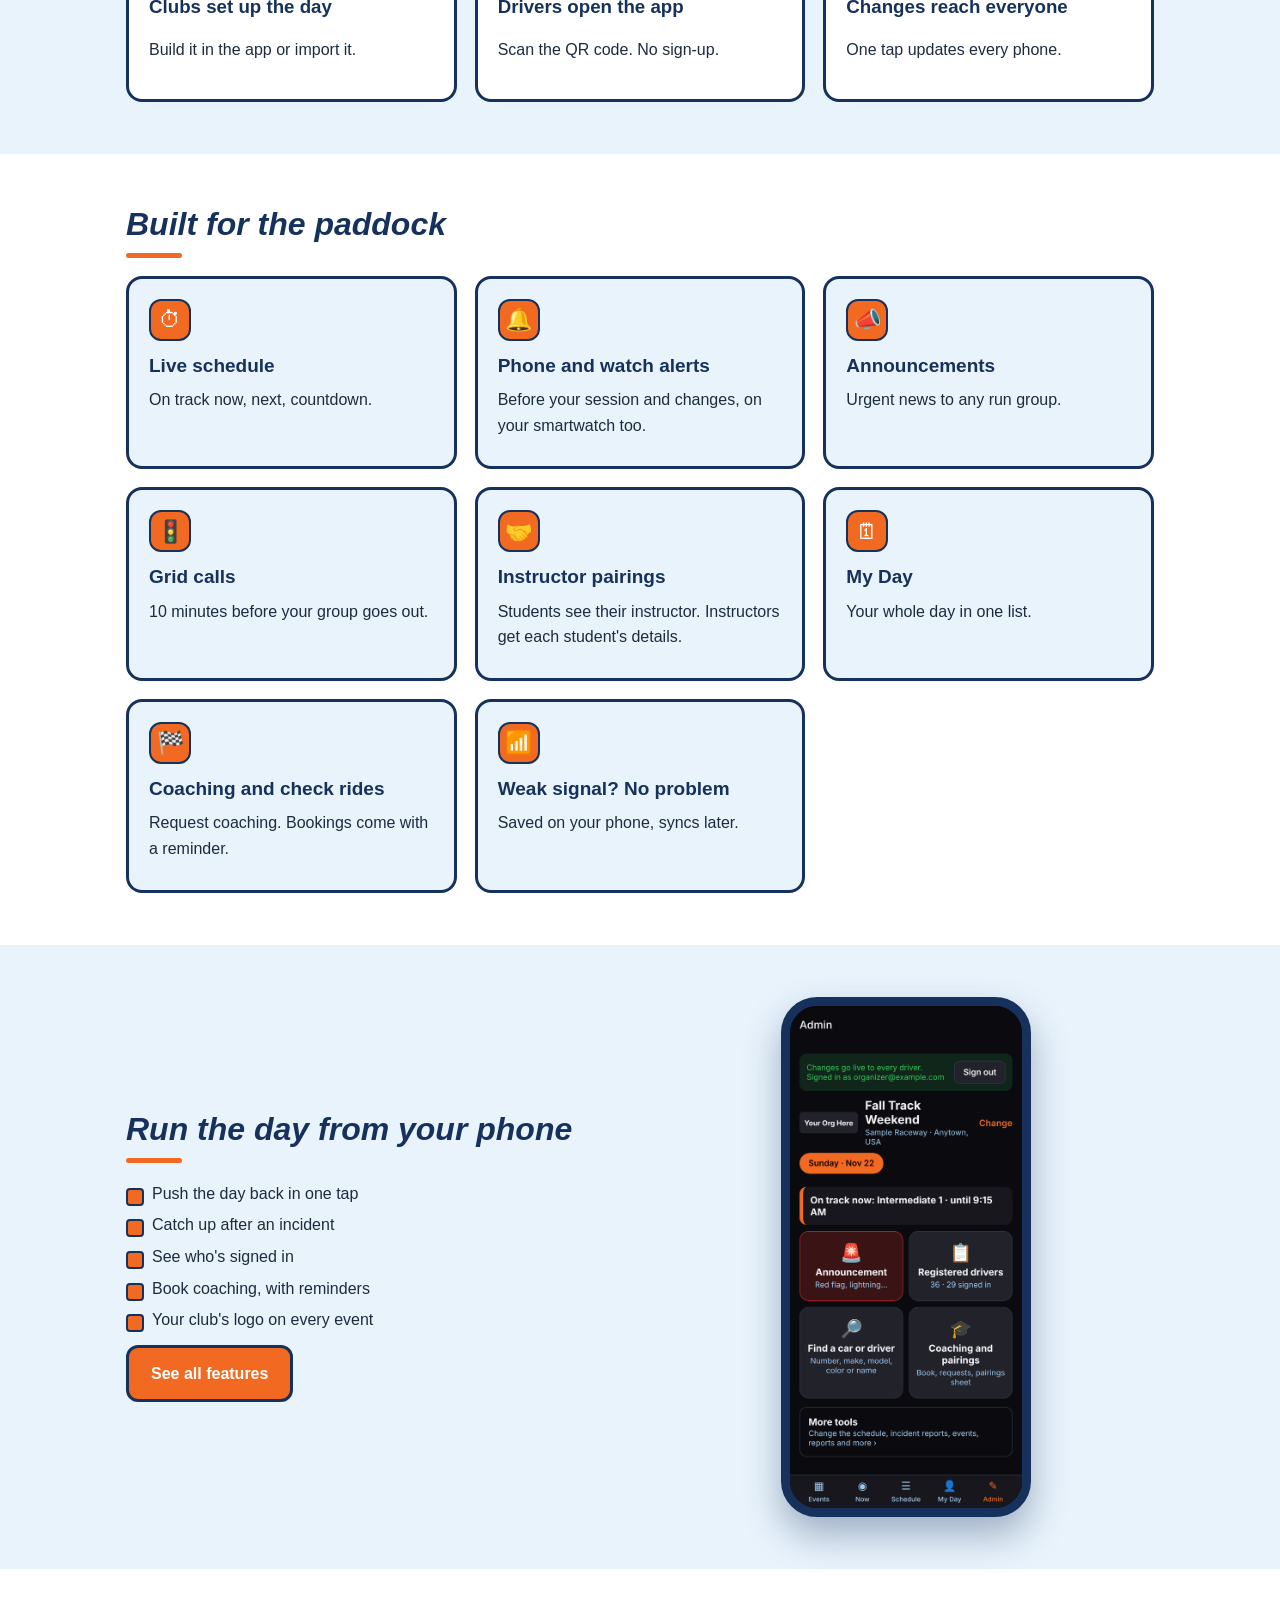
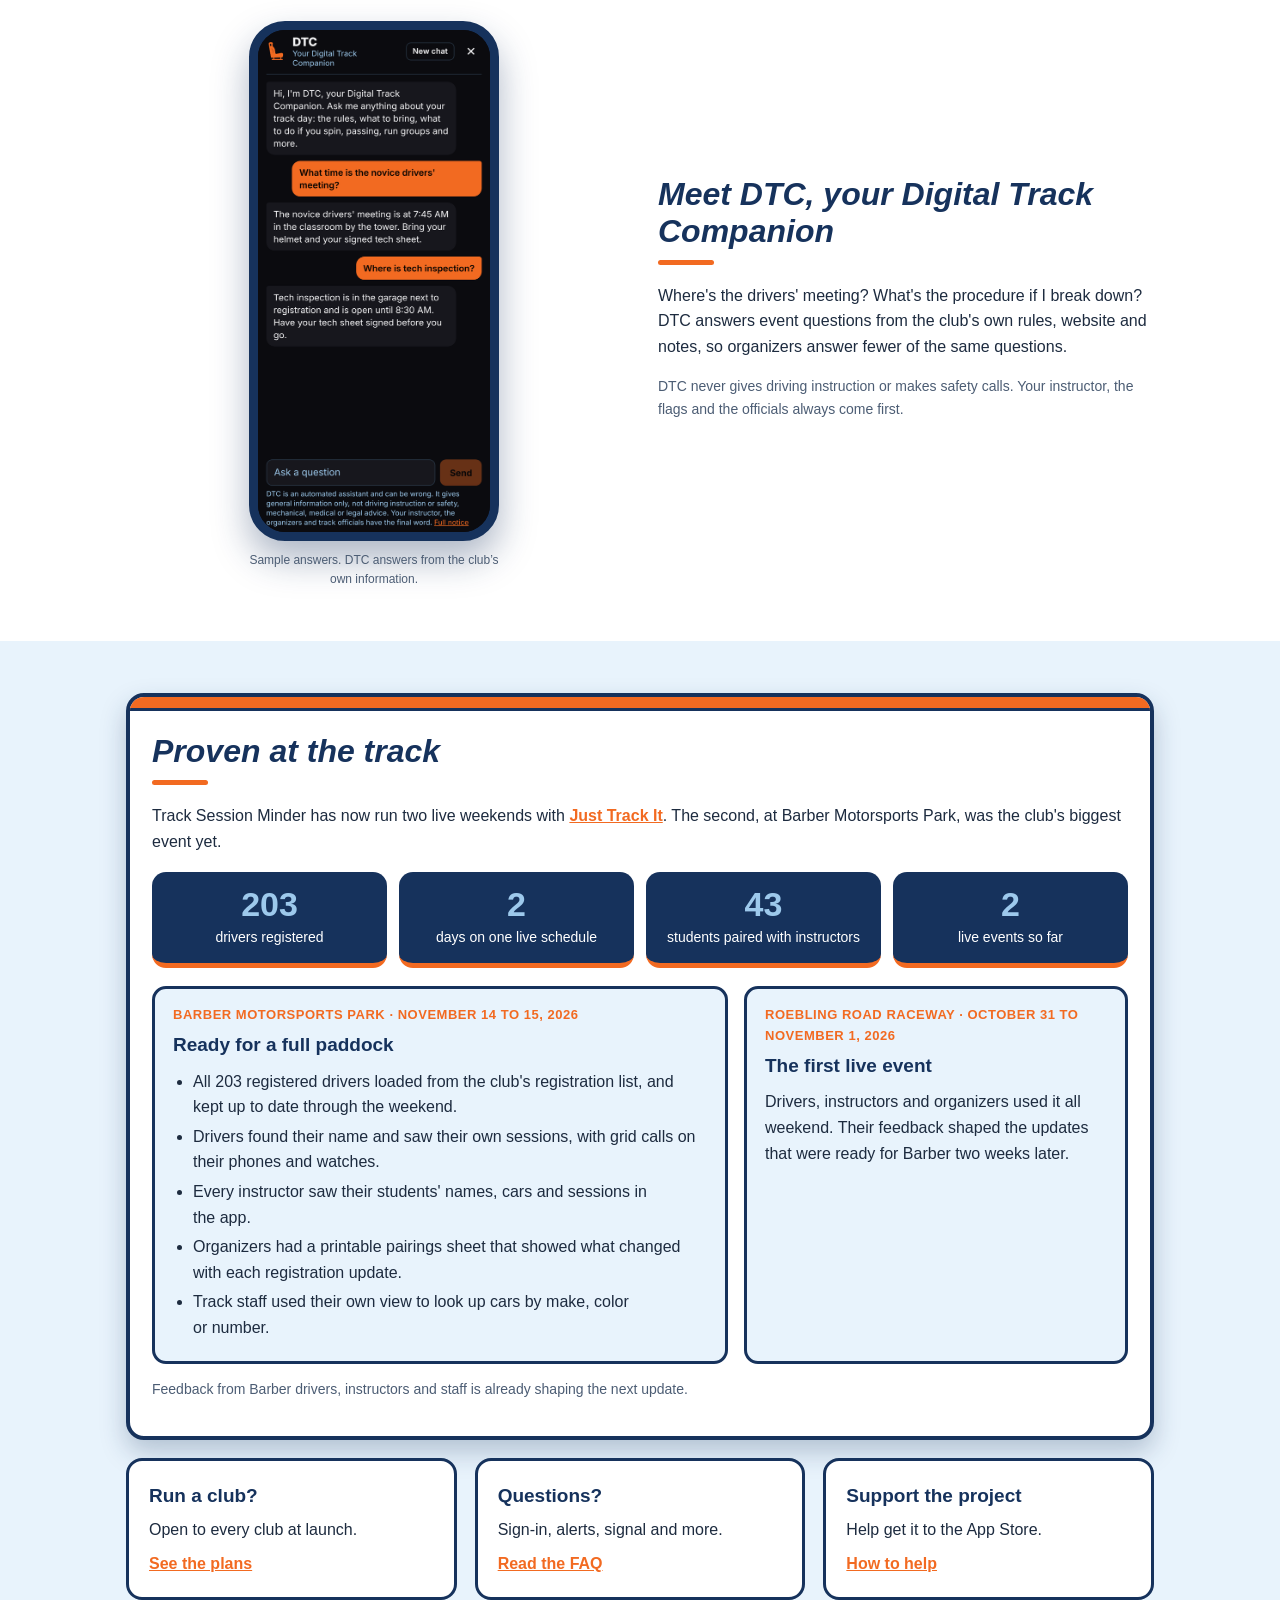
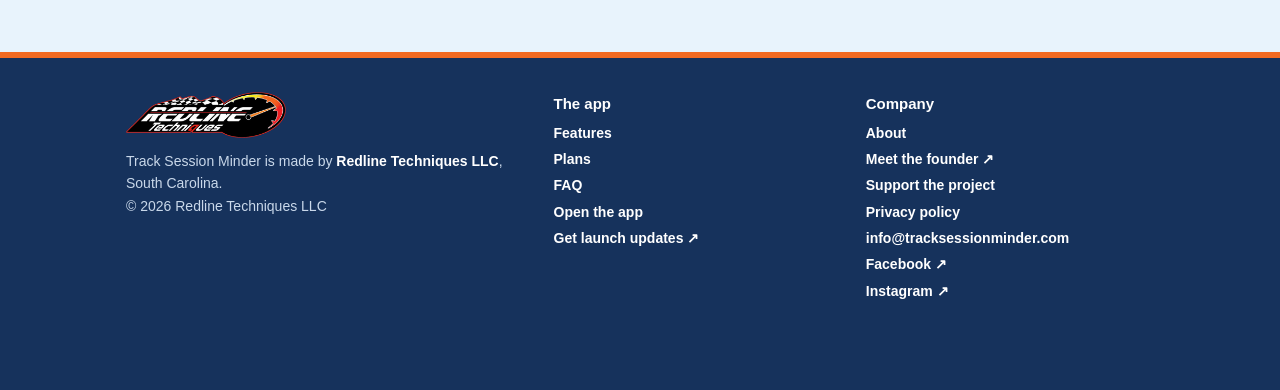
==== commit 25b7393d: "Replace drawn phone screens with real app screenshots (made-up event, Your Org Here); lightning hold" ====
--- a/index.html
+++ b/index.html
@@ -84,18 +84,13 @@
 <a class="btn" href="https://kpctoy-png.github.io/Track-Session-Minder-App/">Open the app</a><a class="btn alt" href="plans.html">For clubs</a><a class="btn alt" href="https://docs.google.com/forms/d/e/1FAIpQLSccAiAaE_nMLNOswQNO2KGtIUjFe5UOgbMHYStyCKjakIfU-Q/viewform" target="_blank" rel="noopener">Tell me when it's live</a>
 <p class="excl-note">Now running at <a href="https://justtrackit.net">Just Track It</a> events, in your phone's browser. iPhone and Android apps, open to every club, are coming in January 2027.</p>
 </div></div>
-<div class="phones"><div class="phone"><div class="bar"><span>8:05</span><span>Now</span></div>
-<div class="ev"><div class="logo"></div><div><b>Fall Track Weekend</b><small>Sample Raceway · Saturday</small></div></div>
-<div class="alert"><b>Announcement</b>Lightning in the area. All cars to the paddock.</div>
-<div class="mc g4"><div class="k">ON TRACK NOW</div><div class="n">Intermediate 2</div><div class="t">8:00 – 8:25 AM</div><div class="c">Ends in 19:57</div></div>
-<div class="mc g3"><div class="k">UP NEXT</div><div class="n">Advanced</div><div class="t">8:25 – 8:50 AM</div><div class="c">Starts in 19:57</div></div>
-<div class="tabs"><span>Events</span><span class="on">Now</span><span>Schedule</span><span>My Day</span></div></div></div>
+<div class="phones"><div class="shotwrap"><div class="shot"><img src="img/screens/now-lightning.png" alt="Now screen with a red emergency message: Lightning hold for 30 minutes, seek shelter" width="540" height="1169"></div></div></div>
 </div></div>
 
 <section class="watchcall"><div class="wrap split wide rev">
 <div class="phones"><div class="watch"><div class="face">
 <div class="wt">8:05</div>
-<div class="wn emg"><b>🚨 Emergency · Fall Track Weekend</b>Lightning in the area. All cars to the paddock.</div>
+<div class="wn emg"><b>🚨 Emergency · Fall Track Weekend</b>Lightning hold for 30 minutes, seek shelter</div>
 <div class="wn"><b>Session Minder</b>Novice is on track in 15 minutes.</div>
 </div></div></div>
 <div><h2 class="title">Phone not on you? Your watch has you covered.</h2><div class="rule"></div>
@@ -136,24 +131,11 @@
 <li>Your club's logo on every event</li>
 </ul>
 <a class="btn" href="features.html">See all features</a></div>
-<div class="phones"><div class="phone"><div class="bar"><span>9:12</span><span>Admin</span></div>
-<div class="tt">Running late?</div>
-<div style="display:flex;flex-wrap:wrap;gap:6px;margin:0 4px 10px">
-<span class="mc" style="border:0;background:#F26A21;color:#fff;font-weight:800;margin:0;padding:6px 10px">+5 min</span><span class="mc" style="border:0;background:#F26A21;color:#fff;font-weight:800;margin:0;padding:6px 10px">+10 min</span><span class="mc" style="border:0;background:#F26A21;color:#fff;font-weight:800;margin:0;padding:6px 10px">+15 min</span></div>
-<div class="tt">Send an announcement</div>
-<div class="mc"><div class="t">To: all run groups</div><div class="n" style="font-size:14px">Hot pits closed for 10 minutes.</div></div>
-<div class="alert" style="background:#1F7A3A">✓ Moved 10 min later · sent to drivers</div>
-<div class="tabs"><span>Events</span><span>Now</span><span>Schedule</span><span class="on">Admin</span></div></div></div>
+<div class="phones"><div class="shotwrap"><div class="shot"><img src="img/screens/admin.png" alt="Admin home with Announcement, Registered drivers, Find a car or driver, and Coaching and pairings" width="540" height="1169" loading="lazy"></div></div></div>
 </div></section>
 
 <section class="alt"><div class="wrap split">
-<div class="phones"><div class="phone"><div class="bar"><span>7:40</span><span>DTC</span></div>
-<div class="tt">DTC · Digital Track Companion</div>
-<div class="chat me">What time is the novice drivers' meeting?</div>
-<div class="chat">The novice meeting is at 7:45 AM in the classroom by the tower. Bring your helmet and tech sheet.</div>
-<div class="chat me">Where is tech inspection?</div>
-<div class="chat">Tech is in the garage next to registration, open until 8:30 AM. Have your tech sheet signed before you go.</div>
-<div class="note" style="color:#9A9AA5;font-size:10px;margin-top:6px">Sample answers. Answers come from the club's rules and notes. Flags and officials always come first.</div></div></div>
+<div class="phones"><div class="shotwrap"><div class="shot"><img src="img/screens/dtc.png" alt="DTC answering questions about the novice meeting time and tech inspection" width="540" height="1169" loading="lazy"></div><p class="shot-cap">Sample answers. DTC answers from the club’s own information.</p></div></div>
 <div><h2 class="title">Meet DTC, your Digital Track Companion</h2><div class="rule"></div>
 <p>Where's the drivers' meeting? What's the procedure if I break down? DTC answers event questions from the club's own rules, website and notes, so organizers answer fewer of the same questions.</p>
 <p class="note">DTC never gives driving instruction or makes safety calls. Your instructor, the flags and the officials always come first.</p></div>
--- a/style.css
+++ b/style.css
@@ -52,6 +52,10 @@
 .phones{display:flex;justify-content:center;gap:16px;flex-wrap:wrap}
 .phone{width:250px;background:var(--app);border:9px solid var(--navy);border-radius:36px;padding:14px 12px 18px;color:#F5F5F7;box-shadow:0 18px 36px rgba(22,50,92,.35);font-size:13px;line-height:1.35}
 .phone.tilt{transform:rotate(3deg)}
+.shotwrap{display:flex;flex-direction:column;align-items:center}
+.shot{width:250px;border:9px solid var(--navy);border-radius:36px;overflow:hidden;box-shadow:0 18px 36px rgba(22,50,92,.35);background:#0B0B0F;line-height:0}
+.shot img{width:100%;height:auto;display:block}
+.shot-cap{max-width:250px;margin:10px 0 0;font-size:12px;color:var(--muted,#5b6b80);text-align:center}
 .phone .bar{display:flex;justify-content:space-between;font-weight:700;color:#9DC9EC;font-size:11px;margin:0 4px 8px}
 .phone .tt{font-size:15px;font-weight:800;margin:0 4px 8px}
 .phone .ev{display:flex;gap:8px;align-items:center;margin:0 4px 10px}
@@ -98,7 +102,7 @@
 footer h4{color:#fff;margin:0 0 6px;font-size:15px}
 footer img{height:46px;width:auto;margin-bottom:6px}
 @media(max-width:820px){.hero,.split{grid-template-columns:1fr}.hero h1{font-size:36px}.livery::before,.livery::after{left:80%}footer .wrap{grid-template-columns:1fr}}
-@media(max-width:520px){.hero{padding:36px 16px}.hero h1{font-size:31px}h2.title{font-size:26px}.pagehead h1{font-size:30px}.phone{width:230px}.phone.tilt{transform:none}nav{gap:4px 14px}nav a{font-size:14px}}
+@media(max-width:520px){.hero{padding:36px 16px}.hero h1{font-size:31px}h2.title{font-size:26px}.pagehead h1{font-size:30px}.phone{width:230px}.shot{width:230px}.phone.tilt{transform:none}nav{gap:4px 14px}nav a{font-size:14px}}
 .excl{background:var(--orange);color:#fff;font-weight:700;font-size:14px;text-align:center;border-bottom:3px solid var(--navy)}
 .excl .wrap{padding-top:8px;padding-bottom:8px}
 .excl a{color:#fff;text-decoration:underline}
